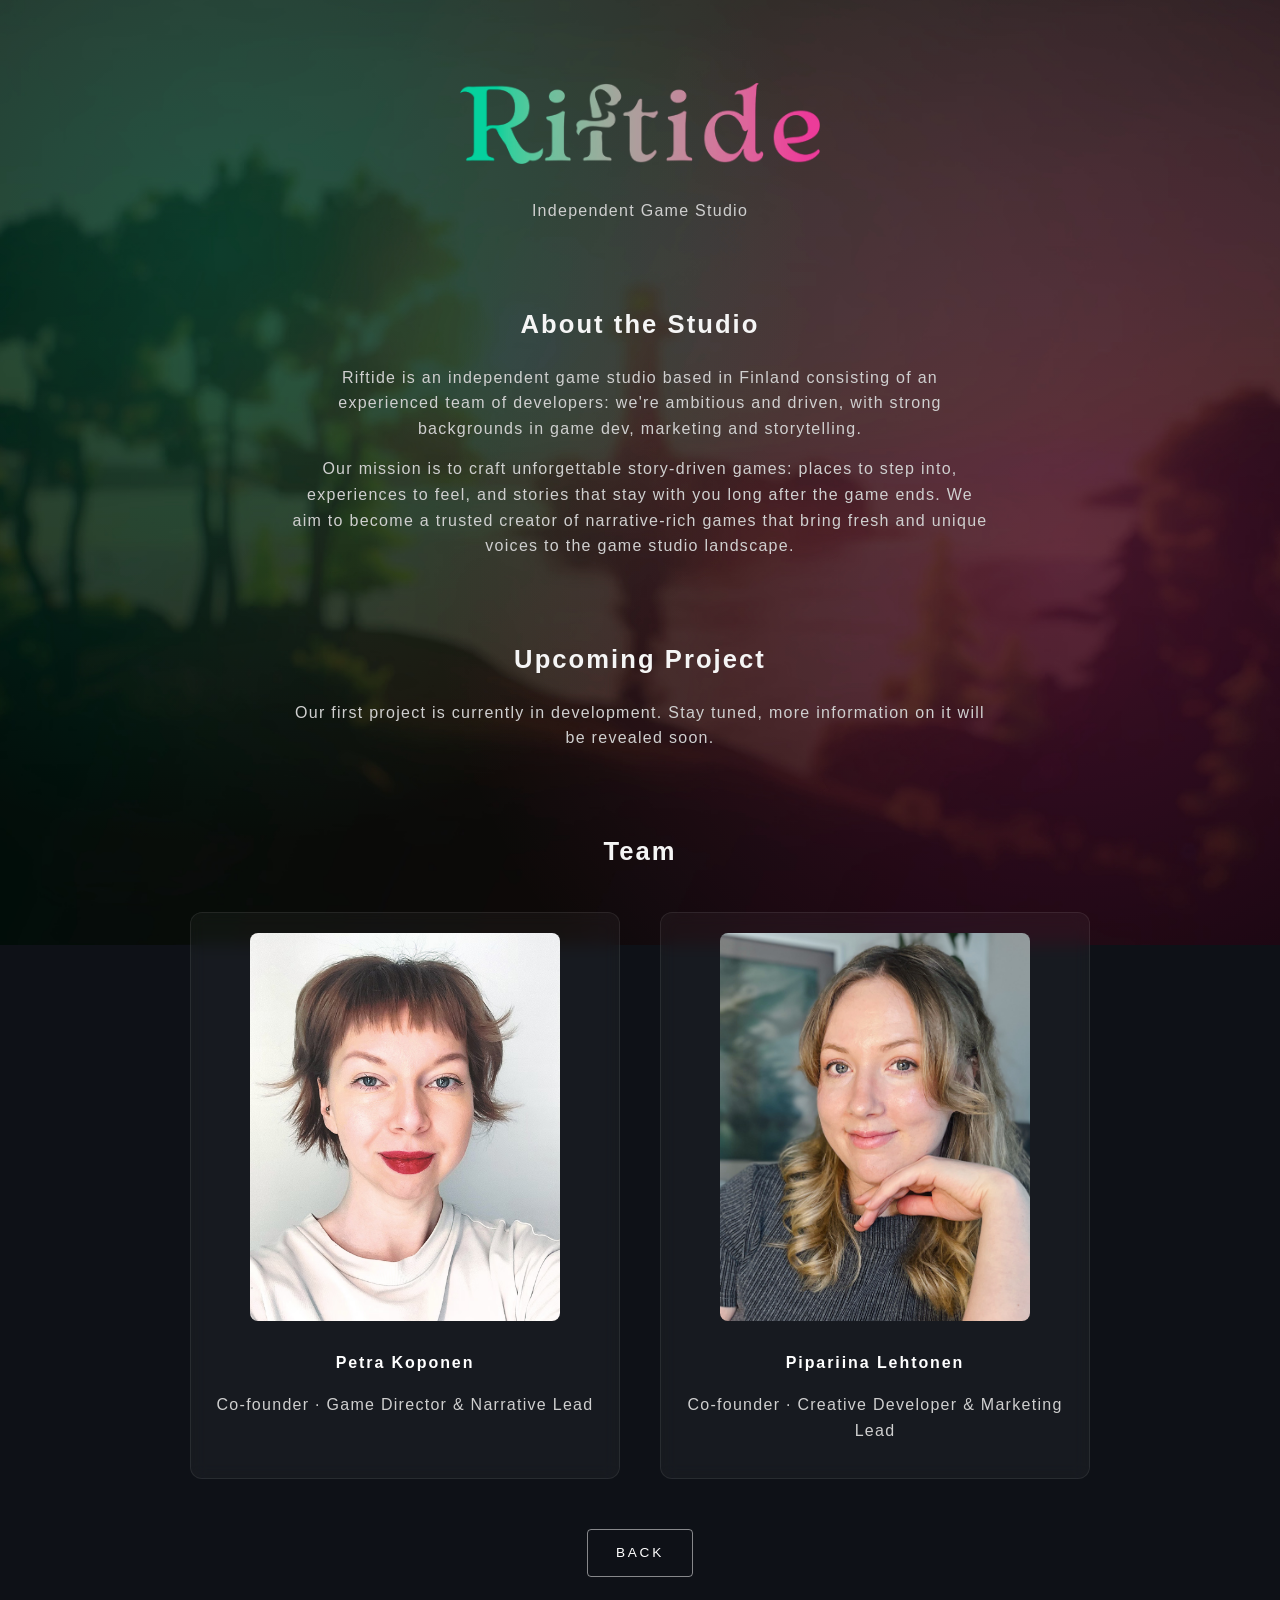
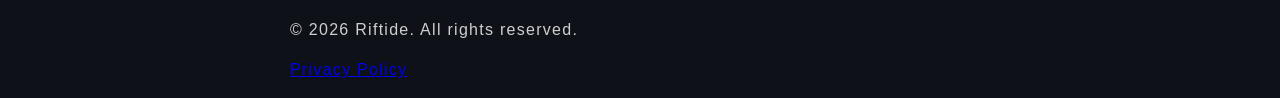
==== about.html @ 0f7d148b "deleted unnecessary lines" ====
<!DOCTYPE html>
<html lang="en">
<head>
<meta charset="UTF-8">
<meta name="viewport" content="width=device-width, initial-scale=1.0">
<title>About Riftide</title>
<link rel="stylesheet" href="style.css">
</head>

<body>
  <!-- Background Layers -->
  <div class="background"></div>
  <div class="noise"></div>
  </div>

  <!-- Content Container -->
  <div class="container" style="position: relative; z-index: 10;">
     <h1><picture>
  <source type="image/avif" srcset="images/Riftide_Logo.avif 480w, images/Riftide_Logo.avif 800w">
  <source type="image/webp" srcset="images/Riftide_Logo.avif, images/Riftide_Logo.avif 800w">
  <img src="images/Riftide_Logo.avif" alt="Riftide Logo" loading="lazy" style="width: clamp(200px, 40%, 400px); height: auto;">
</picture></h1>
    <p class="subtitle">Independent Game Studio</p>

<section>

<h2>About the Studio</h2>

<p>
Riftide is an independent game studio based in Finland consisting of an experienced team of developers:
we're ambitious and driven, with strong backgrounds in game dev, marketing and storytelling.
</p>

<p>
Our mission is to craft unforgettable story-driven games:
places to step into, experiences to feel, and stories that stay with you long after the game ends. We aim to become a trusted creator of narrative-rich games that bring fresh and unique voices to the game studio landscape.
</p>

</section>


<section>

<h2>Upcoming Project</h2>

<p>
Our first project is currently in development. Stay tuned, more information on it will be revealed soon.
</p>

</section>


<section class="team">

<h2>Team</h2>

<div class="team-grid">

<div class="member">

<picture>
  <source type="image/avif" srcset="images/Team_PetraKoponen.avif 480w, images/Team_PetraKoponen.avif 800w">
  <source type="image/webp" srcset="images/Team_PetraKoponen.avif, images/Team_PetraKoponen.avif 800w">
  <img src="images/Team_PetraKoponen.avif" alt="Petra Koponen — Game Director" loading="lazy" style="width:80%;height:auto;">
</picture>

<h3>Petra Koponen</h3>

<p class="role">
Co-founder · Game Director & Narrative Lead
</p>

</div>

<div class="member">

<picture>
  <source type="image/avif" srcset="images/Team_PipariinaLehtonen.avif 480w, images/Team_PipariinaLehtonen.avif 800w">
  <source type="image/webp" srcset="images/team1.webp 480w, images/team1.webp 800w">
  <img src="images/Team_PipariinaLehtonen.avif" alt="Pipariina Lehtonen — Marketing Lead" loading="lazy" style="width:80%;height:auto;">
</picture>

<h3>Pipariina Lehtonen</h3>

<p class="role">
Co-founder · Creative Developer & Marketing Lead
</p>

</div>

</div>

</section>


<a class="button" href="index.html">BACK</a>

</div>

<footer>
<p>&copy; 2026 Riftide. All rights reserved.</p>
<p><a href="privacy-policy.html">Privacy Policy</a></p> 
</footer>
</body>
<meta property="og:title" content="RIFTIDE — Game Studio">
<meta property="og:description" content="We craft story-driven games...">
<meta property="og:image" content="/social-preview.png">
<meta name="twitter:card" content="summary_large_image">

<script type="application/ld+json">
{"@context":"https://schema.org","@type":"Organization","name":"Riftide", "url":"https://riftidestudio.com"}
</script>

</html>
---- style.css ----
/* =========================
   Base
========================= */

body{
margin:0;
background:#0e1117;
color:#ffffff;
font-family: -apple-system, BlinkMacSystemFont, "Segoe UI", Roboto, Arial, sans-serif;
letter-spacing:0.08em;
line-height:1.6;
overflow-x:hidden;
align-items: center;
justify-content: center;
opacity: 0;
animation: pageFade 1s ease forwards;
}

@keyframes pageFade {
  from { opacity: 0; }
  to { opacity: 1; }
}

}

/* =========================
   Layout
========================= */
.centered {
height: 100vh;             /* full viewport height */
display: flex;
flex-direction: column;     /* stack children vertically */
align-items: center;        /* horizontal centering */
justify-content: center;    /* vertical centering */
text-align: center;         /* optional, good for text inside children */
 }
.container {
  position: relative;
  z-index: 10; /* ensures title and content are on top */
  max-width: 900px;
  margin: auto;
  padding: 40px 30px; /* optional */
  text-align: center;
}
.hero {
  height: 100vh;             /* full viewport height */
  display: flex;
  flex-direction: column;     /* stack items vertically */
  align-items: center;        /* horizontal centering */
  justify-content: center;    /* vertical centering */
  position: relative;
  z-index: 10;                /* above all background layers */
  text-align: center;
}

section{
margin-top:80px;
}

/* =========================
   Typography
========================= */

h1{

font-size:clamp(2.5rem,6vw,4rem);

background:linear-gradient(
90deg,
#00e0a8,
#ff3ea5
);
margin-bottom:5px;
-webkit-background-clip:text;
-webkit-text-fill-color:transparent;

}

h2{
font-size:1.6rem;
letter-spacing:0.08em;
margin-bottom:20px;
color:#f5f5f5;
}

h3{
font-size:1rem;
letter-spacing:0.12em;
margin-top:10px;
}

p{
font-size:1rem;
color:#cfcfcf;
max-width:700px;
margin:0 auto 15px;
}

/* =========================
   Button
========================= */

.button{
display:inline-block;
margin-top:50px;
padding:12px 28px;
border:1px solid rgba(255,255,255,0.5);
text-decoration:none;
color:white;
letter-spacing:0.2em;
font-size:0.85rem;
transition:all 0.25s ease;
border-radius:4px;
}

.button:hover{
background:white;
color:#0e1117;
box-shadow:0 0 12px rgba(255,255,255,0.4);
transform:translateY(-2px);
}

/* =========================
   Team
========================= */

.team-grid{
display:grid;
grid-template-columns:repeat(auto-fit,minmax(220px,1fr));
gap:40px;
margin-top:40px;
}

.member{
padding:20px;
border-radius:12px;

background:rgba(255,255,255,0.04);
border:1px solid rgba(255,255,255,0.08);

backdrop-filter:blur(8px);

transition:all 0.25s ease;
}

.member:hover{
transform:translateY(-6px);
background:rgba(255,255,255,0.06);
}

.member img{
width:100%;
border-radius:8px;
margin-bottom:12px;
}

/* =========================
   Background Effects
========================= */

:root {
  --bg: #0e1117;
  --muted: #cfcfcf;
  --accent1: #00e0a8;
  --accent2: #ff3ea5;
  --card-bg: rgba(255,255,255,0.04);
  --gap: 32px;
}

/* 1. Optimized Background: Reduced size to 110% to lower paint area */
.background {
  position: fixed;
  top: -5dvh; 
  left: -5vw; 
  width: 110vw;
  height: 110dvh;
  background-color: var(--bg);
  background-image: 
    radial-gradient(circle at 20% 30%, rgba(0,224,168,0.2), transparent 45%),
    radial-gradient(circle at 80% 60%, rgba(255,62,165,0.2), transparent 50%),
    url("images/bg2.avif");
  background-position: center;
  background-size: cover;
  background-repeat: no-repeat;
  


/* 3. Ripple: Combined and Deduplicated */
.ripple {
  position: fixed;
  top: -10%;
  left: -10%;
  width: 120%;
  height: 120%;
  background: 
    radial-gradient(circle at 30% 40%, rgba(255,255,255,0.03), transparent 40%),
    radial-gradient(circle at 70% 60%, rgba(255,255,255,0.02), transparent 45%);
  animation: rippleMove 60s linear infinite;
  z-index: 1;
  pointer-events: none;
}

/* 4. Noise: Added specific display optimization */
.noise {
  position: fixed;
  top: 0;
  left: 0;
  width: 100%;
  height: 100%;
  background-image: url("images/noise.png");
  opacity: 0.3; /* Slightly lower opacity for clarity */
  pointer-events: none;
  z-index: 2;
  /* Prevents Chrome from trying to "smooth" the noise texture */
  image-rendering: pixelated; 
}

/* Keyframes Optimized for GPU */
@keyframes auroraMove {
  0%, 100% { transform: translate3d(0,0,0); }
  50% { transform: translate3d(-2%, 1%, 0); }
}

@keyframes float {
  0%, 100% { transform: translate3d(0,0,0); }
  50% { transform: translate3d(0, -30px, 0); }
}

@keyframes rippleMove {
  0% { transform: translate3d(0,0,0) rotate(0deg); }
  100% { transform: translate3d(0,0,0) rotate(360deg); } /* Cleaner rotation */
}

/* Footer & Typography */
footer {
  position: relative;
  text-align: center;
  padding: 60px 20px;
  color: #aaa;
  font-size: 0.8rem;
  letter-spacing: 0.1em;
  z-index: 10;
}

footer a { color: var(--accent1); text-decoration: none; transition: color 0.3s; }
footer a:hover { text-decoration: underline; color: #00ffe0; }

.subtitle { font-size: 0.8rem; letter-spacing: 0.3em; color: #aaa; margin-bottom: 50px; text-transform: uppercase; }
.role { font-size: 0.8rem; color: #aaa; letter-spacing: 0.15em; text-transform: uppercase; margin-top: 6px; }
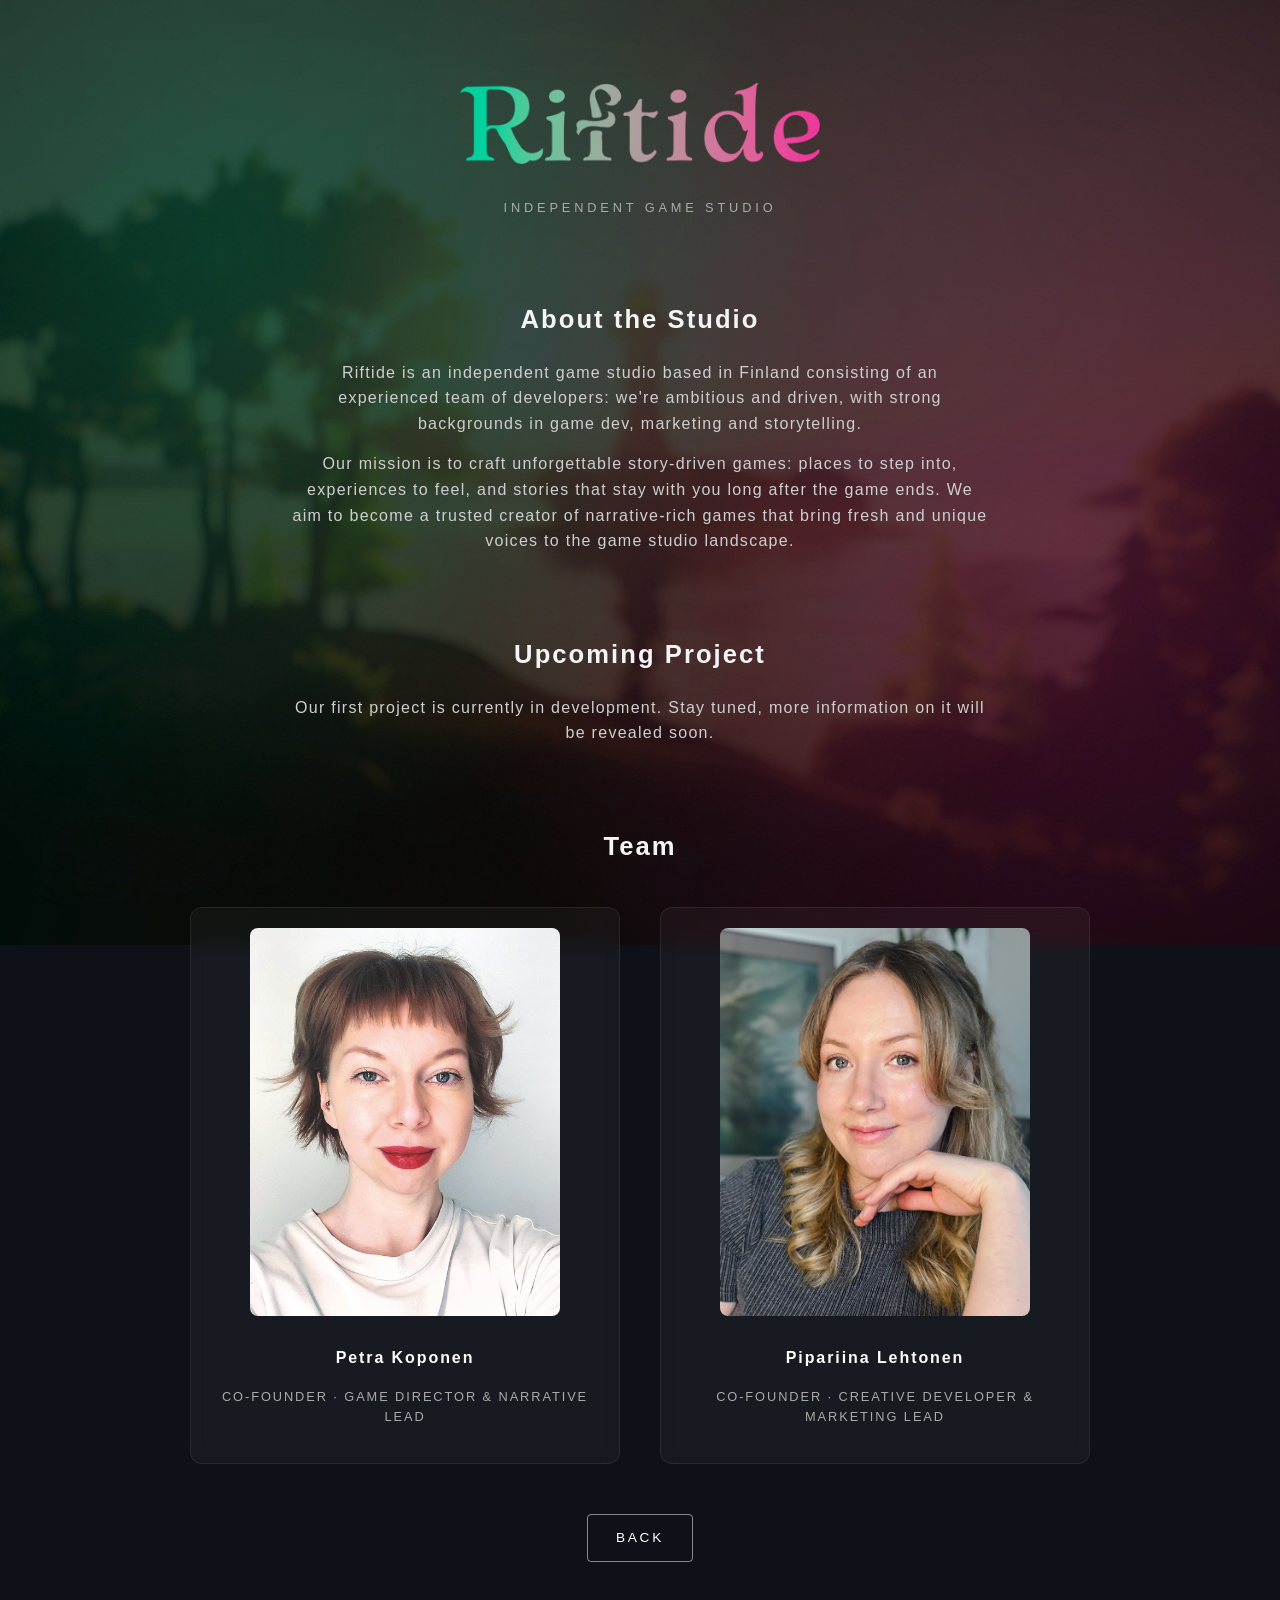
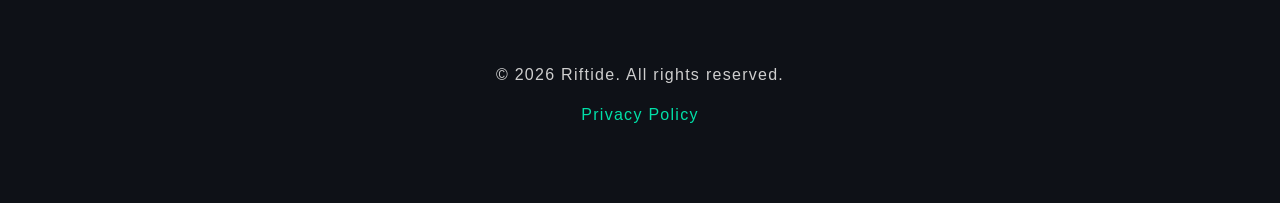
==== commit 568363f3: "Update about.html" ====
--- a/about.html
+++ b/about.html
@@ -11,7 +11,6 @@
   <!-- Background Layers -->
   <div class="background"></div>
   <div class="noise"></div>
-  </div>
 
   <!-- Content Container -->
   <div class="container" style="position: relative; z-index: 10;">
--- a/style.css
+++ b/style.css
@@ -182,7 +182,7 @@
   background-position: center;
   background-size: cover;
   background-repeat: no-repeat;
-  
+  }
 
 
 /* 3. Ripple: Combined and Deduplicated */
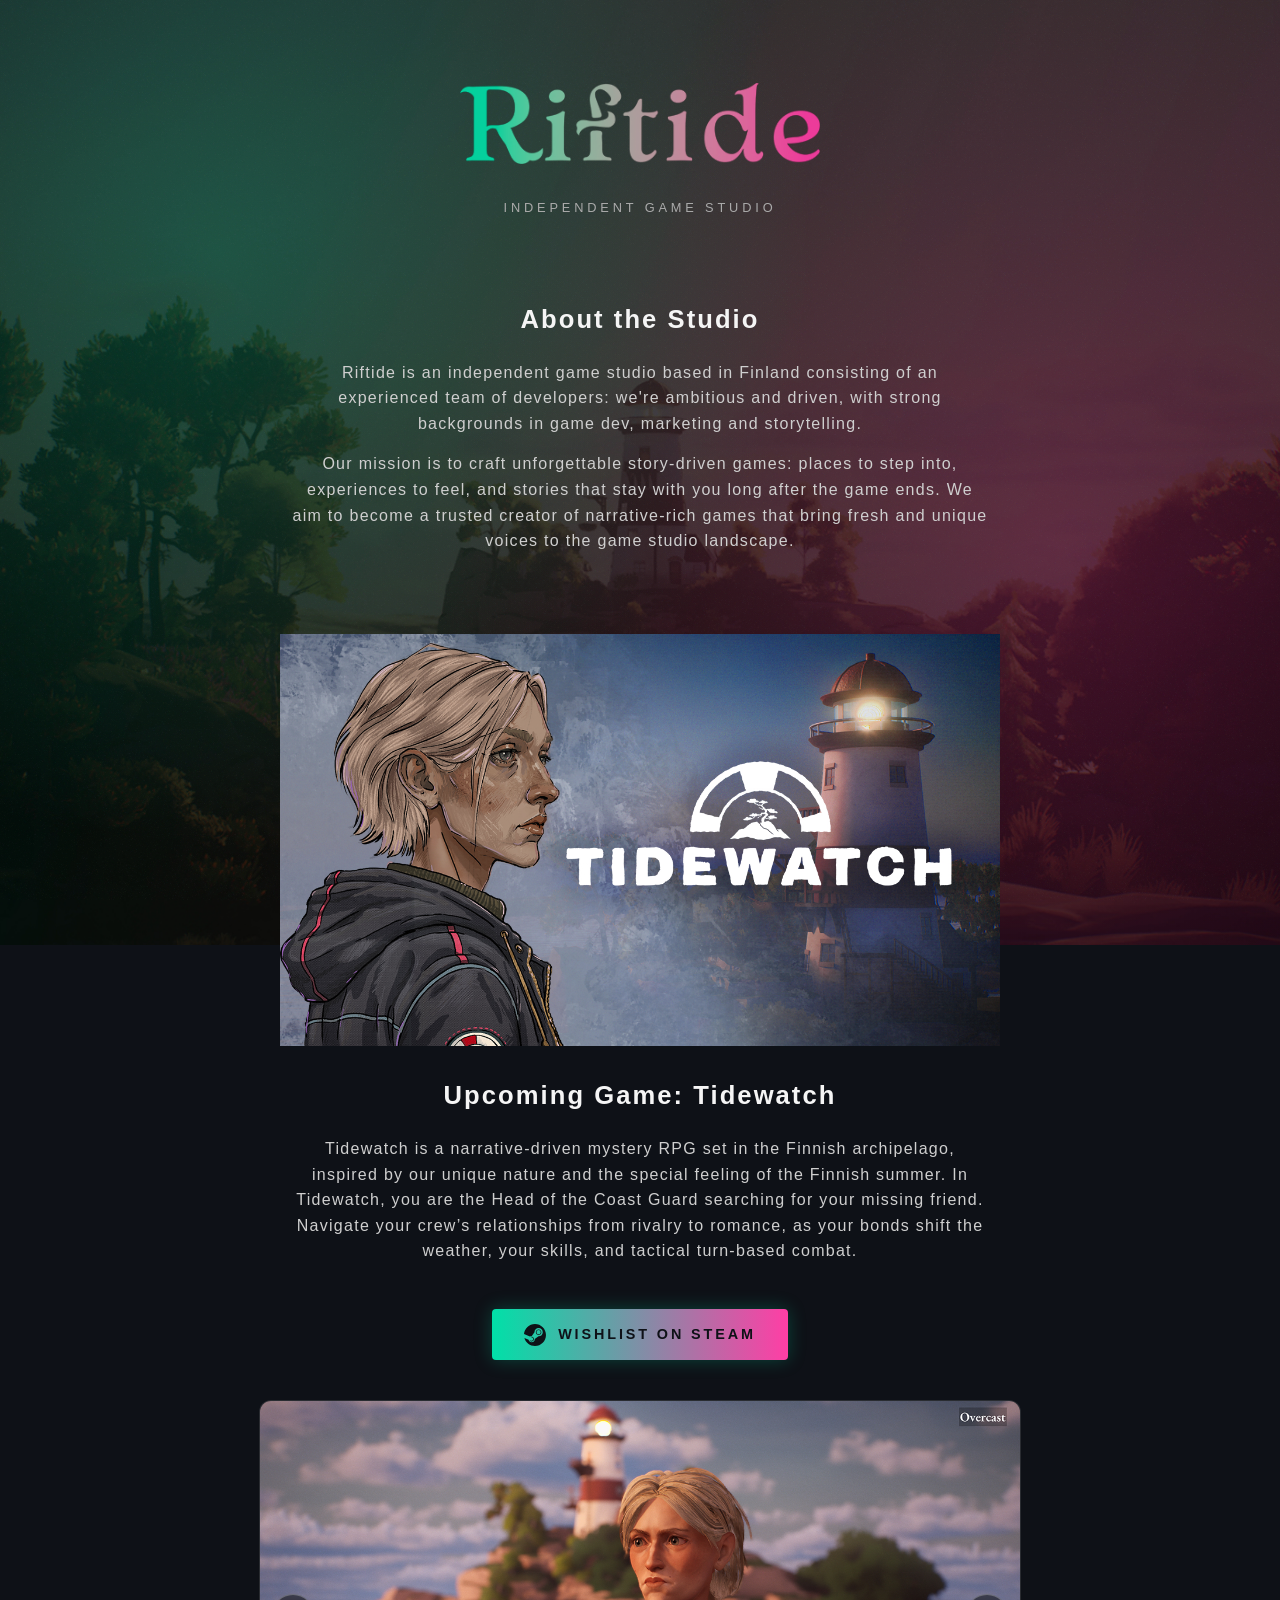
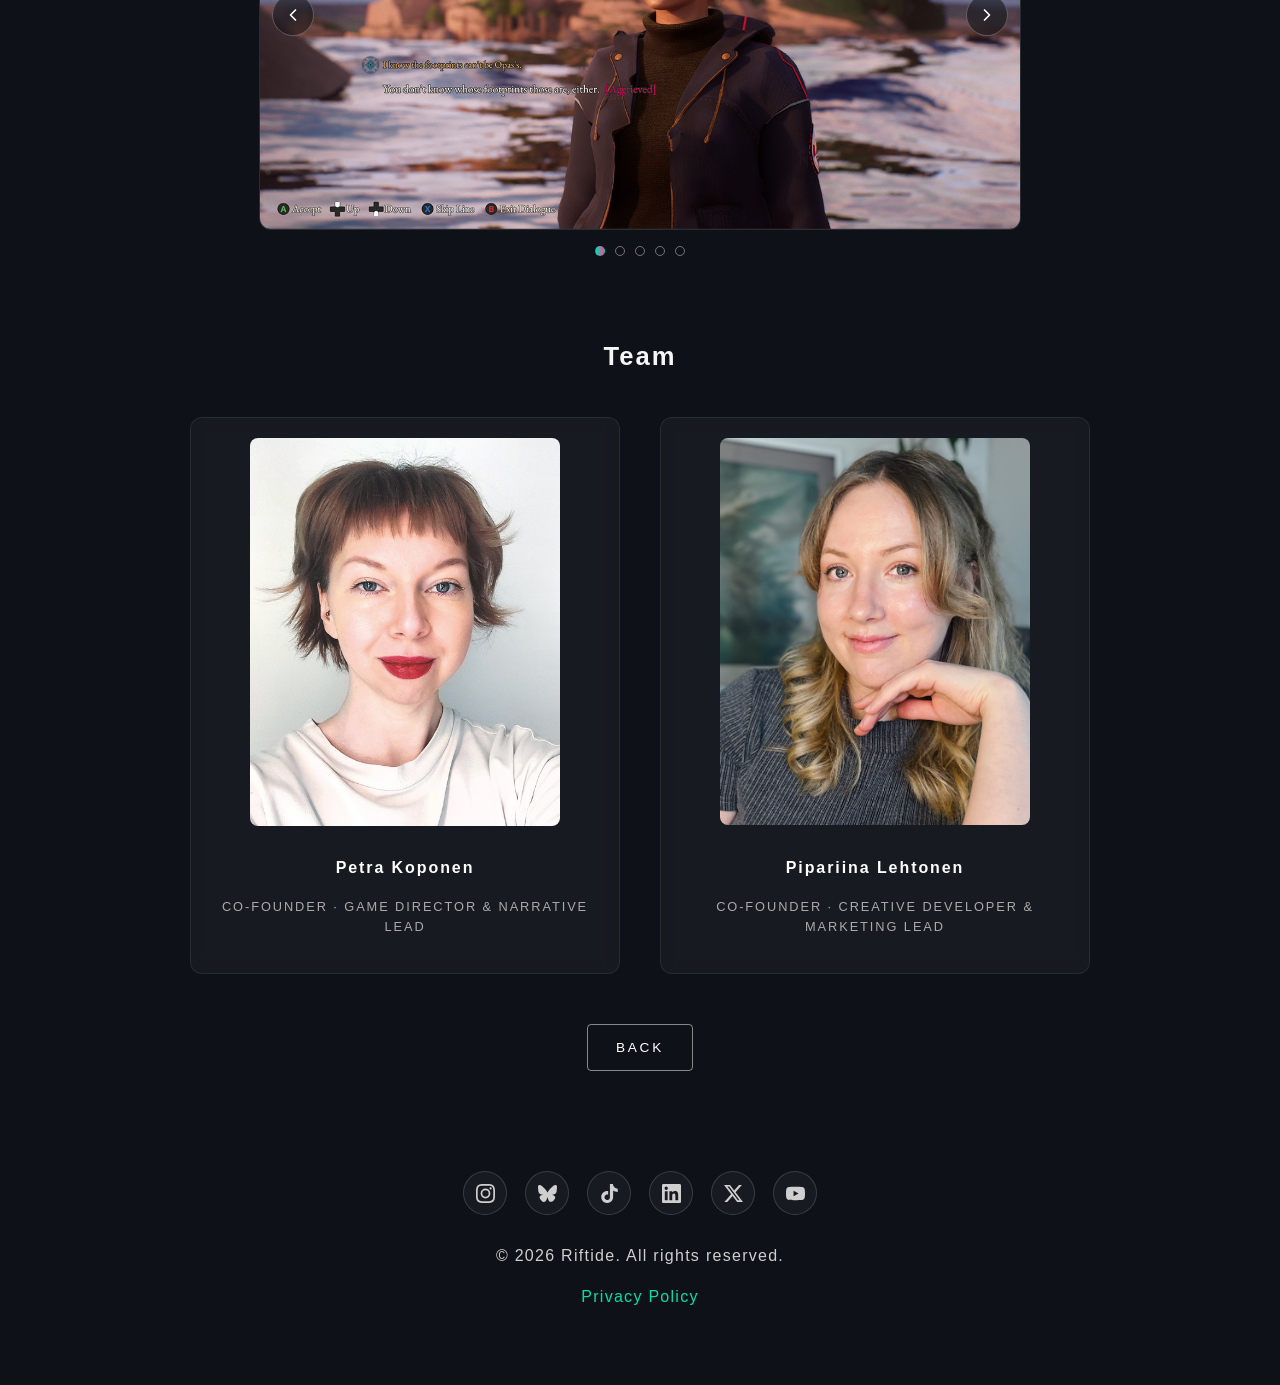
==== commit 3afd0194: "website update" ====
--- a/about.html
+++ b/about.html
@@ -4,7 +4,19 @@
 <meta charset="UTF-8">
 <meta name="viewport" content="width=device-width, initial-scale=1.0">
 <title>About Riftide</title>
+<meta name="description" content="Meet Riftide: an independent Finnish game studio on a mission to craft unforgettable, narrative-rich games.">
+<link rel="canonical" href="https://riftidestudio.com/about.html">
+<meta property="og:type" content="website">
+<meta property="og:site_name" content="Riftide">
+<meta property="og:title" content="About Riftide">
+<meta property="og:description" content="Meet Riftide: an independent Finnish game studio on a mission to craft unforgettable, narrative-rich games.">
+<meta property="og:image" content="https://riftidestudio.com/social-preview.png">
+<meta property="og:url" content="https://riftidestudio.com/about.html">
+<meta name="twitter:card" content="summary_large_image">
 <link rel="stylesheet" href="style.css">
+<script type="application/ld+json">
+{"@context":"https://schema.org","@type":"Organization","name":"Riftide","url":"https://riftidestudio.com","logo":"https://riftidestudio.com/images/Riftide_Logo.avif","sameAs":["https://www.instagram.com/riftidestudio","https://bsky.app/profile/riftide.bsky.social","https://www.tiktok.com/@riftidestudio","https://www.linkedin.com/company/riftide","https://x.com/YOUR_HANDLE","https://www.youtube.com/@YOUR_HANDLE"]}
+</script>
 </head>
 
 <body>
@@ -39,12 +51,33 @@
 
 
 <section>
-
-<h2>Upcoming Project</h2>
+<picture>
+<source type="image/avif" srcset="images/Tidewatch_maincapsule.avif 800w, images/Tidewatch_maincapsule.avif 480w">
+<img src="images/Tidewatch_maincapsule.avif" alt="Tidewatch" loading="lazy" style="width:80%;height:auto;">
+</picture>
+
+<h2>Upcoming Game: Tidewatch </h2>
 
 <p>
-Our first project is currently in development. Stay tuned, more information on it will be revealed soon.
-</p>
+Tidewatch is a narrative-driven mystery RPG set in the Finnish archipelago, inspired by our unique nature and the special feeling of the Finnish summer. In Tidewatch, you are the Head of the Coast Guard searching for your missing friend. Navigate your crew’s relationships from rivalry to romance, as your bonds shift the weather, your skills, and tactical turn-based combat. 
+
+</p>
+<a class="button-steam" href="https://store.steampowered.com/app/4944010/Tidewatch/" target="_blank" rel="noopener"><svg viewBox="0 0 24 24" xmlns="http://www.w3.org/2000/svg" aria-hidden="true"><path d="M11.979 0C5.678 0 .511 4.86.022 11.037l6.432 2.658c.545-.371 1.203-.59 1.912-.59.063 0 .125.004.188.006l2.861-4.142V8.91c0-2.495 2.028-4.524 4.524-4.524 2.494 0 4.524 2.031 4.524 4.527s-2.03 4.525-4.524 4.525h-.105l-4.076 2.911c0 .052.004.105.004.159 0 1.875-1.515 3.396-3.39 3.396-1.635 0-3.016-1.173-3.331-2.727L.436 15.27C1.862 20.307 6.486 24 11.979 24c6.627 0 11.999-5.373 11.999-12S18.605 0 11.979 0zM7.54 18.21l-1.473-.61c.262.543.714.999 1.314 1.25 1.297.539 2.793-.076 3.332-1.375.263-.63.264-1.319.005-1.949s-.75-1.121-1.377-1.383c-.624-.26-1.29-.249-1.878-.03l1.523.63c.956.4 1.409 1.5 1.009 2.455-.397.957-1.497 1.41-2.454 1.012zm11.415-9.303c0-1.662-1.353-3.015-3.015-3.015-1.665 0-3.015 1.353-3.015 3.015 0 1.665 1.35 3.015 3.015 3.015 1.663 0 3.015-1.35 3.015-3.015zm-5.273-.005c0-1.252 1.013-2.266 2.265-2.266 1.249 0 2.266 1.014 2.266 2.266 0 1.251-1.017 2.265-2.266 2.265-1.253 0-2.265-1.014-2.265-2.265z"/></svg><span>WISHLIST ON STEAM</span></a>
+
+
+<div class="gallery" aria-roledescription="carousel" aria-label="Tidewatch screenshots">
+<div class="gallery-track">
+<figure class="gallery-slide"><img src="images/screenshots/tidewatch_01.avif" alt="Tidewatch screenshot: conversations with the crew with dialogue choices" loading="lazy"></figure>
+<figure class="gallery-slide"><img src="images/screenshots/tidewatch_02.avif" alt="Tidewatch screenshot: exploring the archipelago environment" loading="lazy"></figure>
+<figure class="gallery-slide"><img src="images/screenshots/tidewatch_03.avif" alt="Tidewatch screenshot: using binoculars to find things" loading="lazy"></figure>
+<figure class="gallery-slide"><img src="images/screenshots/tidewatch_04.avif" alt="Tidewatch screenshot: turn-based combat in a summer storm" loading="lazy"></figure>
+<figure class="gallery-slide"><img src="images/screenshots/tidewatch_05.avif" alt="Tidewatch screenshot: investigating mysteries" loading="lazy"></figure>
+</div>
+<button class="gallery-btn prev" type="button" aria-label="Previous screenshot"><svg viewBox="0 0 24 24" xmlns="http://www.w3.org/2000/svg" aria-hidden="true"><path d="M15 18l-6-6 6-6" fill="none" stroke="currentColor" stroke-width="2" stroke-linecap="round" stroke-linejoin="round"/></svg></button>
+<button class="gallery-btn next" type="button" aria-label="Next screenshot"><svg viewBox="0 0 24 24" xmlns="http://www.w3.org/2000/svg" aria-hidden="true"><path d="M9 6l6 6-6 6" fill="none" stroke="currentColor" stroke-width="2" stroke-linecap="round" stroke-linejoin="round"/></svg></button>
+</div>
+<div class="gallery-dots" aria-label="Choose screenshot"></div>
+
 
 </section>
 
@@ -97,17 +130,84 @@
 </div>
 
 <footer>
+<div class="socials" aria-label="Riftide on social media">
+<a href="https://www.instagram.com/riftidestudio" target="_blank" rel="noopener" aria-label="Instagram"><svg viewBox="0 0 24 24" xmlns="http://www.w3.org/2000/svg" aria-hidden="true"><path d="M12 2.163c3.204 0 3.584.012 4.85.07 3.252.148 4.771 1.691 4.919 4.919.058 1.265.069 1.645.069 4.849 0 3.205-.012 3.584-.069 4.849-.149 3.225-1.664 4.771-4.919 4.919-1.266.058-1.644.07-4.85.07-3.204 0-3.584-.012-4.849-.07-3.26-.149-4.771-1.699-4.919-4.92-.058-1.265-.07-1.644-.07-4.849 0-3.204.013-3.583.07-4.849.149-3.227 1.664-4.771 4.919-4.919 1.266-.057 1.645-.069 4.849-.069zM12 0C8.741 0 8.333.014 7.053.072 2.695.272.273 2.69.073 7.052.014 8.333 0 8.741 0 12c0 3.259.014 3.668.072 4.948.2 4.358 2.618 6.78 6.98 6.98C8.333 23.986 8.741 24 12 24c3.259 0 3.668-.014 4.948-.072 4.354-.2 6.782-2.618 6.979-6.98.059-1.28.073-1.689.073-4.948 0-3.259-.014-3.667-.072-4.947-.196-4.354-2.617-6.78-6.979-6.98C15.668.014 15.259 0 12 0zm0 5.838a6.162 6.162 0 1 0 0 12.324 6.162 6.162 0 0 0 0-12.324zM12 16a4 4 0 1 1 0-8 4 4 0 0 1 0 8zm6.406-11.845a1.44 1.44 0 1 0 0 2.881 1.44 1.44 0 0 0 0-2.881z"/></svg></a>
+<a href="https://bsky.app/profile/riftide.bsky.social" target="_blank" rel="noopener" aria-label="Bluesky"><svg viewBox="0 0 24 24" xmlns="http://www.w3.org/2000/svg" aria-hidden="true"><path d="M12 10.8c-1.087-2.114-4.046-6.053-6.798-7.995C2.566.944 1.561 1.266.902 1.565.139 1.908 0 3.08 0 3.768c0 .69.378 5.65.624 6.479.815 2.736 3.713 3.66 6.383 3.364.136-.02.275-.039.415-.056-.138.022-.276.04-.415.056-3.912.58-7.387 2.005-2.83 7.078 5.013 5.19 6.87-1.113 7.823-4.308.953 3.195 2.05 9.271 7.733 4.308 4.267-4.308 1.172-6.498-2.74-7.078a8.741 8.741 0 0 1-.415-.056c.14.017.279.036.415.056 2.67.297 5.568-.628 6.383-3.364.246-.828.624-5.79.624-6.478 0-.69-.139-1.861-.902-2.206-.659-.298-1.664-.62-4.3 1.24C16.046 4.748 13.087 8.687 12 10.8Z"/></svg></a>
+<a href="https://www.tiktok.com/@riftidestudio" target="_blank" rel="noopener" aria-label="TikTok"><svg viewBox="0 0 24 24" xmlns="http://www.w3.org/2000/svg" aria-hidden="true"><path d="M12.525.02c1.31-.02 2.61-.01 3.91-.02.08 1.53.63 3.09 1.75 4.17 1.12 1.11 2.7 1.62 4.24 1.79v4.03c-1.44-.05-2.89-.35-4.2-.97-.57-.26-1.1-.59-1.62-.93-.01 2.92.01 5.84-.02 8.75-.08 1.4-.54 2.79-1.35 3.94-1.31 1.92-3.58 3.17-5.91 3.21-1.43.08-2.86-.31-4.08-1.03-2.02-1.19-3.44-3.37-3.65-5.71-.02-.5-.03-1-.01-1.49.18-1.9 1.12-3.72 2.58-4.96 1.66-1.44 3.98-2.13 6.15-1.72.02 1.48-.04 2.96-.04 4.44-.99-.32-2.15-.23-3.02.37-.63.41-1.11 1.04-1.36 1.75-.21.51-.15 1.07-.14 1.61.24 1.64 1.82 3.02 3.5 2.87 1.12-.01 2.19-.66 2.77-1.61.19-.33.4-.67.41-1.06.1-1.79.06-3.57.07-5.36.01-4.03-.01-8.05.02-12.07z"/></svg></a>
+<a href="https://www.linkedin.com/company/riftide" target="_blank" rel="noopener" aria-label="LinkedIn"><svg viewBox="0 0 24 24" xmlns="http://www.w3.org/2000/svg" aria-hidden="true"><path d="M20.447 20.452h-3.554v-5.569c0-1.328-.027-3.037-1.852-3.037-1.853 0-2.136 1.445-2.136 2.939v5.667H9.351V9h3.414v1.561h.046c.477-.9 1.637-1.85 3.37-1.85 3.601 0 4.267 2.37 4.267 5.455v6.286zM5.337 7.433c-1.144 0-2.063-.926-2.063-2.065 0-1.138.92-2.063 2.063-2.063 1.14 0 2.064.925 2.064 2.063 0 1.139-.925 2.065-2.064 2.065zm1.782 13.019H3.555V9h3.564v11.452zM22.225 0H1.771C.792 0 0 .774 0 1.729v20.542C0 23.227.792 24 1.771 24h20.451C23.2 24 24 23.227 24 22.271V1.729C24 .774 23.2 0 22.225 0z"/></svg></a>
+<a href="https://x.com/riftidestudio" target="_blank" rel="noopener" aria-label="X (Twitter)"><svg viewBox="0 0 24 24" xmlns="http://www.w3.org/2000/svg" aria-hidden="true"><path d="M18.901 1.153h3.68l-8.04 9.19L24 22.846h-7.406l-5.8-7.584-6.638 7.584H.474l8.6-9.83L0 1.154h7.594l5.243 6.932ZM17.61 20.644h2.039L6.486 3.24H4.298Z"/></svg></a>
+<a href="https://www.youtube.com/@riftidestudio" target="_blank" rel="noopener" aria-label="YouTube"><svg viewBox="0 0 24 24" xmlns="http://www.w3.org/2000/svg" aria-hidden="true"><path d="M23.498 6.186a3.016 3.016 0 0 0-2.122-2.136C19.505 3.545 12 3.545 12 3.545s-7.505 0-9.377.505A3.017 3.017 0 0 0 .502 6.186C0 8.07 0 12 0 12s0 3.93.502 5.814a3.016 3.016 0 0 0 2.122 2.136c1.871.505 9.376.505 9.376.505s7.505 0 9.377-.505a3.015 3.015 0 0 0 2.122-2.136C24 15.93 24 12 24 12s0-3.93-.502-5.814zM9.545 15.568V8.432L15.818 12l-6.273 3.568z"/></svg></a>
+</div>
 <p>&copy; 2026 Riftide. All rights reserved.</p>
 <p><a href="privacy-policy.html">Privacy Policy</a></p> 
 </footer>
+
+<script>
+(function () {
+  var gallery = document.querySelector(".gallery");
+  if (!gallery) return;
+  var track = gallery.querySelector(".gallery-track");
+  var slides = track.children;
+  var dotsWrap = document.querySelector(".gallery-dots");
+  var reduced = window.matchMedia("(prefers-reduced-motion: reduce)").matches;
+  var index = 0;
+  var timer = null;
+
+  // build one dot per slide
+  for (var i = 0; i < slides.length; i++) {
+    (function (n) {
+      var dot = document.createElement("button");
+      dot.type = "button";
+      dot.className = "gallery-dot";
+      dot.setAttribute("aria-label", "Go to screenshot " + (n + 1));
+      dot.addEventListener("click", function () { stop(); go(n); });
+      dotsWrap.appendChild(dot);
+    })(i);
+  }
+  var dots = dotsWrap.children;
+
+  function go(n) {
+    index = (n + slides.length) % slides.length;
+    track.style.transform = "translateX(-" + index * 100 + "%)";
+    for (var i = 0; i < dots.length; i++) {
+      dots[i].classList.toggle("active", i === index);
+    }
+  }
+
+  function stop() { // any manual interaction ends the gentle auto-advance
+    if (timer) { clearInterval(timer); timer = null; }
+  }
+
+  gallery.querySelector(".prev").addEventListener("click", function () { stop(); go(index - 1); });
+  gallery.querySelector(".next").addEventListener("click", function () { stop(); go(index + 1); });
+
+  // keyboard support
+  gallery.setAttribute("tabindex", "0");
+  gallery.addEventListener("keydown", function (e) {
+    if (e.key === "ArrowLeft") { stop(); go(index - 1); }
+    if (e.key === "ArrowRight") { stop(); go(index + 1); }
+  });
+
+  // swipe support
+  var startX = null;
+  gallery.addEventListener("touchstart", function (e) { startX = e.touches[0].clientX; }, { passive: true });
+  gallery.addEventListener("touchend", function (e) {
+    if (startX === null) return;
+    var dx = e.changedTouches[0].clientX - startX;
+    if (Math.abs(dx) > 40) { stop(); go(dx < 0 ? index + 1 : index - 1); }
+    startX = null;
+  }, { passive: true });
+
+  if (reduced) {
+    track.style.transition = "none";
+  } else {
+    timer = setInterval(function () { go(index + 1); }, 6000);
+    gallery.addEventListener("mouseenter", stop);
+    gallery.addEventListener("focusin", stop);
+  }
+
+  go(0);
+})();
+</script>
 </body>
-<meta property="og:title" content="RIFTIDE — Game Studio">
-<meta property="og:description" content="We craft story-driven games...">
-<meta property="og:image" content="/social-preview.png">
-<meta name="twitter:card" content="summary_large_image">
-
-<script type="application/ld+json">
-{"@context":"https://schema.org","@type":"Organization","name":"Riftide", "url":"https://riftidestudio.com"}
-</script>
-
 </html>
--- a/style.css
+++ b/style.css
@@ -19,8 +19,6 @@
 @keyframes pageFade {
   from { opacity: 0; }
   to { opacity: 1; }
-}
-
 }
 
 /* =========================
@@ -246,4 +244,209 @@
 footer a:hover { text-decoration: underline; color: #00ffe0; }
 
 .subtitle { font-size: 0.8rem; letter-spacing: 0.3em; color: #aaa; margin-bottom: 50px; text-transform: uppercase; }
-.role { font-size: 0.8rem; color: #aaa; letter-spacing: 0.15em; text-transform: uppercase; margin-top: 6px; }+.role { font-size: 0.8rem; color: #aaa; letter-spacing: 0.15em; text-transform: uppercase; margin-top: 6px; }
+
+/* =========================
+   Social Links
+========================= */
+
+.socials{
+display:flex;
+justify-content:center;
+align-items:center;
+gap:18px;
+margin-bottom:28px;
+}
+
+.socials a{
+display:inline-flex;
+align-items:center;
+justify-content:center;
+width:42px;
+height:42px;
+border-radius:50%;
+color:#cfcfcf;
+text-decoration:none;
+border:1px solid rgba(255,255,255,0.15);
+background:rgba(255,255,255,0.04);
+transition:all 0.25s ease;
+}
+
+.socials a svg{
+width:19px;
+height:19px;
+fill:currentColor;
+}
+
+.socials a:hover,
+.socials a:focus-visible{
+color:#ffffff;
+border-color:var(--accent1);
+box-shadow:0 0 12px rgba(0,224,168,0.35);
+transform:translateY(-3px);
+}
+
+/* =========================
+   Steam Button (primary CTA)
+========================= */
+
+.button-steam{
+display:inline-flex;
+align-items:center;
+gap:12px;
+margin-top:30px;
+padding:14px 32px;
+border-radius:4px;
+text-decoration:none;
+color:#0e1117;
+font-weight:700;
+font-size:0.9rem;
+letter-spacing:0.2em;
+background:linear-gradient(90deg,var(--accent1),var(--accent2));
+box-shadow:0 0 18px rgba(0,224,168,0.25);
+transition:all 0.25s ease;
+}
+
+.button-steam svg{
+width:22px;
+height:22px;
+fill:currentColor;
+flex-shrink:0;
+}
+
+.button-steam:hover,
+.button-steam:focus-visible{
+transform:translateY(-2px);
+box-shadow:0 0 26px rgba(255,62,165,0.45);
+}
+
+/* Hero CTA row: Steam button + secondary button side by side */
+.cta-row{
+display:flex;
+flex-wrap:wrap;
+justify-content:center;
+align-items:center;
+gap:18px;
+margin-top:45px;
+}
+
+.cta-row .button,
+.cta-row .button-steam{
+margin-top:0;
+}
+
+@media (prefers-reduced-motion: reduce){
+.socials a,
+.button-steam,
+.button{
+transition:none;
+}
+.socials a:hover,
+.button-steam:hover,
+.button:hover{
+transform:none;
+}
+}
+
+/* =========================
+   Screenshot Gallery
+========================= */
+
+.gallery{
+position:relative;
+max-width:760px;
+margin:40px auto 0;
+border-radius:12px;
+overflow:hidden;
+border:1px solid rgba(255,255,255,0.08);
+background:rgba(255,255,255,0.04);
+}
+
+.gallery:focus-visible{
+outline:2px solid var(--accent1);
+outline-offset:3px;
+}
+
+.gallery-track{
+display:flex;
+transition:transform 0.45s ease;
+}
+
+.gallery-slide{
+flex:0 0 100%;
+margin:0;
+aspect-ratio:16/9;
+}
+
+.gallery-slide img{
+width:100%;
+height:100%;
+object-fit:cover;
+display:block;
+}
+
+.gallery-btn{
+position:absolute;
+top:50%;
+transform:translateY(-50%);
+width:42px;
+height:42px;
+display:flex;
+align-items:center;
+justify-content:center;
+border-radius:50%;
+border:1px solid rgba(255,255,255,0.25);
+background:rgba(14,17,23,0.55);
+color:#ffffff;
+cursor:pointer;
+transition:border-color 0.25s ease, box-shadow 0.25s ease;
+backdrop-filter:blur(4px);
+}
+
+.gallery-btn svg{
+width:20px;
+height:20px;
+}
+
+.gallery-btn.prev{left:12px;}
+.gallery-btn.next{right:12px;}
+
+.gallery-btn:hover,
+.gallery-btn:focus-visible{
+border-color:var(--accent1);
+box-shadow:0 0 12px rgba(0,224,168,0.35);
+}
+
+.gallery-dots{
+display:flex;
+justify-content:center;
+gap:10px;
+margin-top:16px;
+}
+
+.gallery-dot{
+width:10px;
+height:10px;
+padding:0;
+border-radius:50%;
+border:1px solid rgba(255,255,255,0.4);
+background:transparent;
+cursor:pointer;
+transition:background 0.25s ease, border-color 0.25s ease;
+}
+
+.gallery-dot:hover,
+.gallery-dot:focus-visible{
+border-color:var(--accent1);
+}
+
+.gallery-dot.active{
+background:linear-gradient(90deg,var(--accent1),var(--accent2));
+border-color:transparent;
+}
+
+@media (prefers-reduced-motion: reduce){
+.gallery-track{
+transition:none;
+}
+}
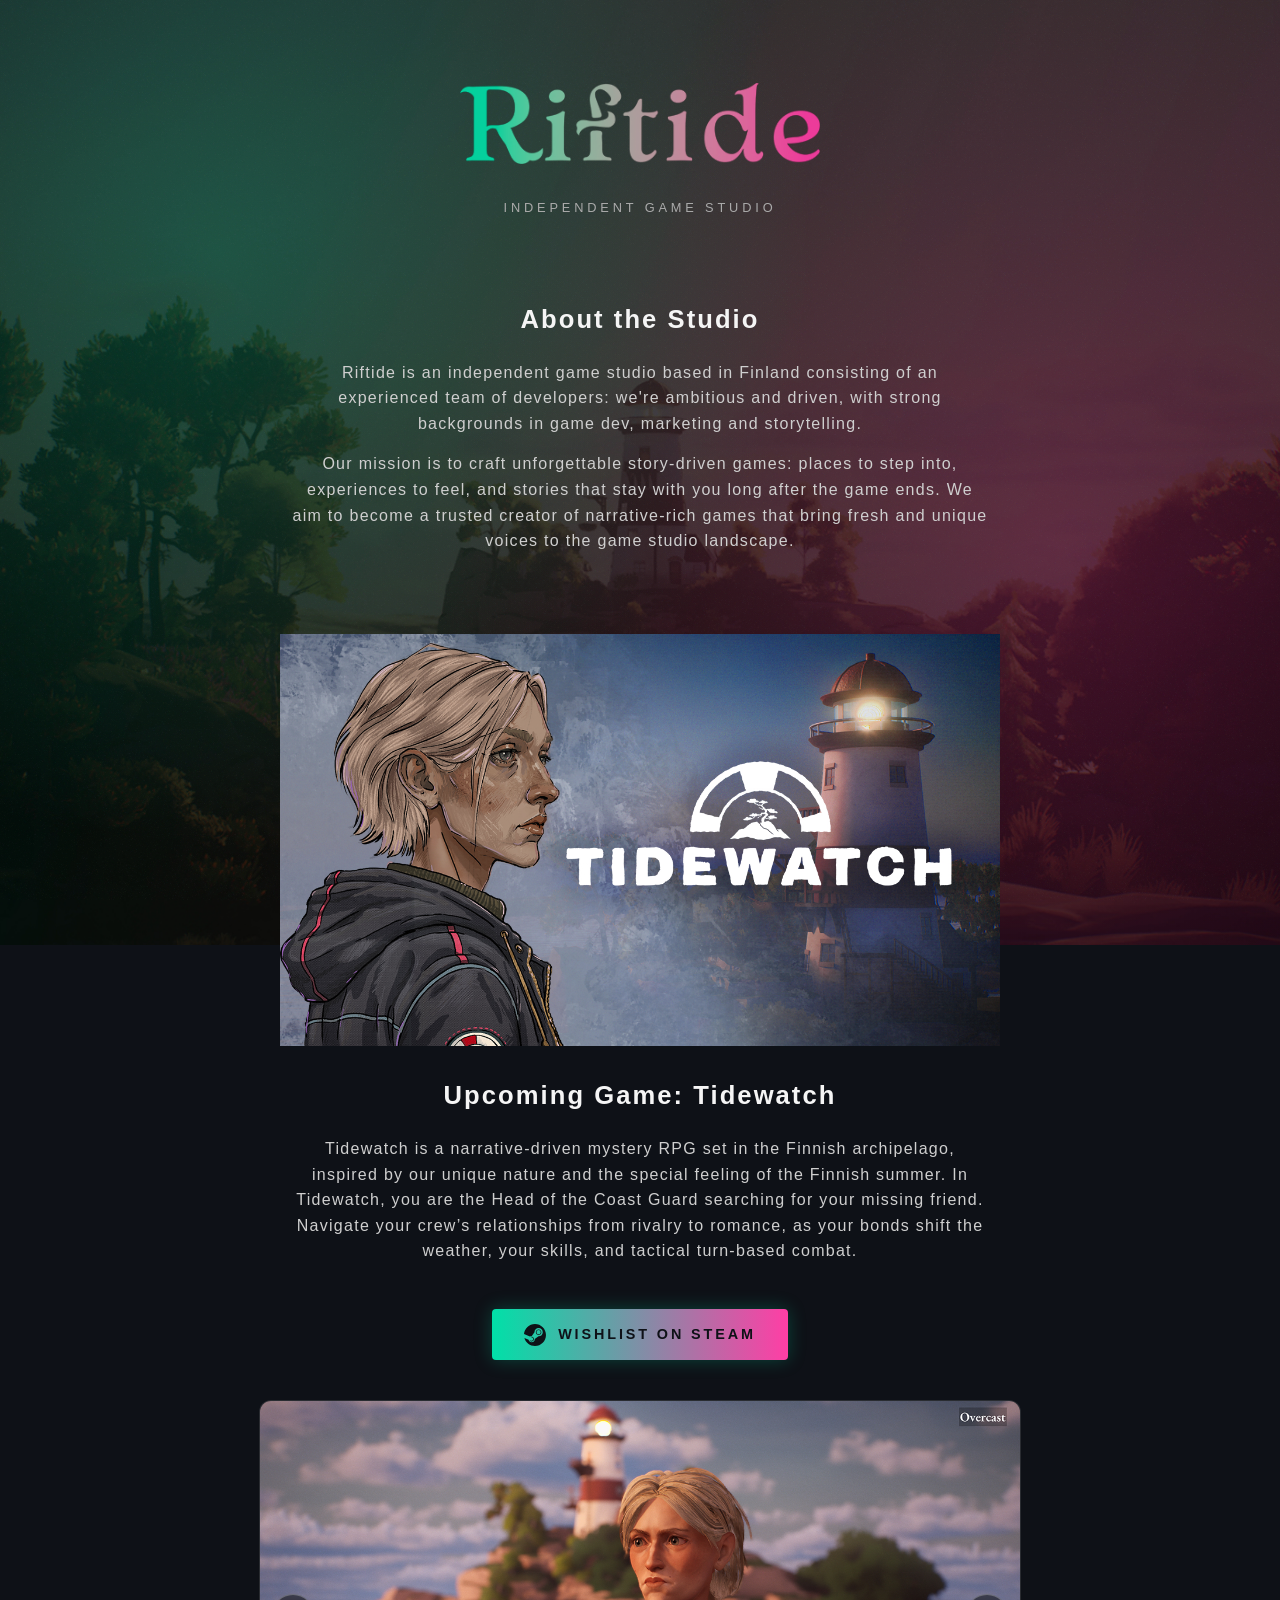
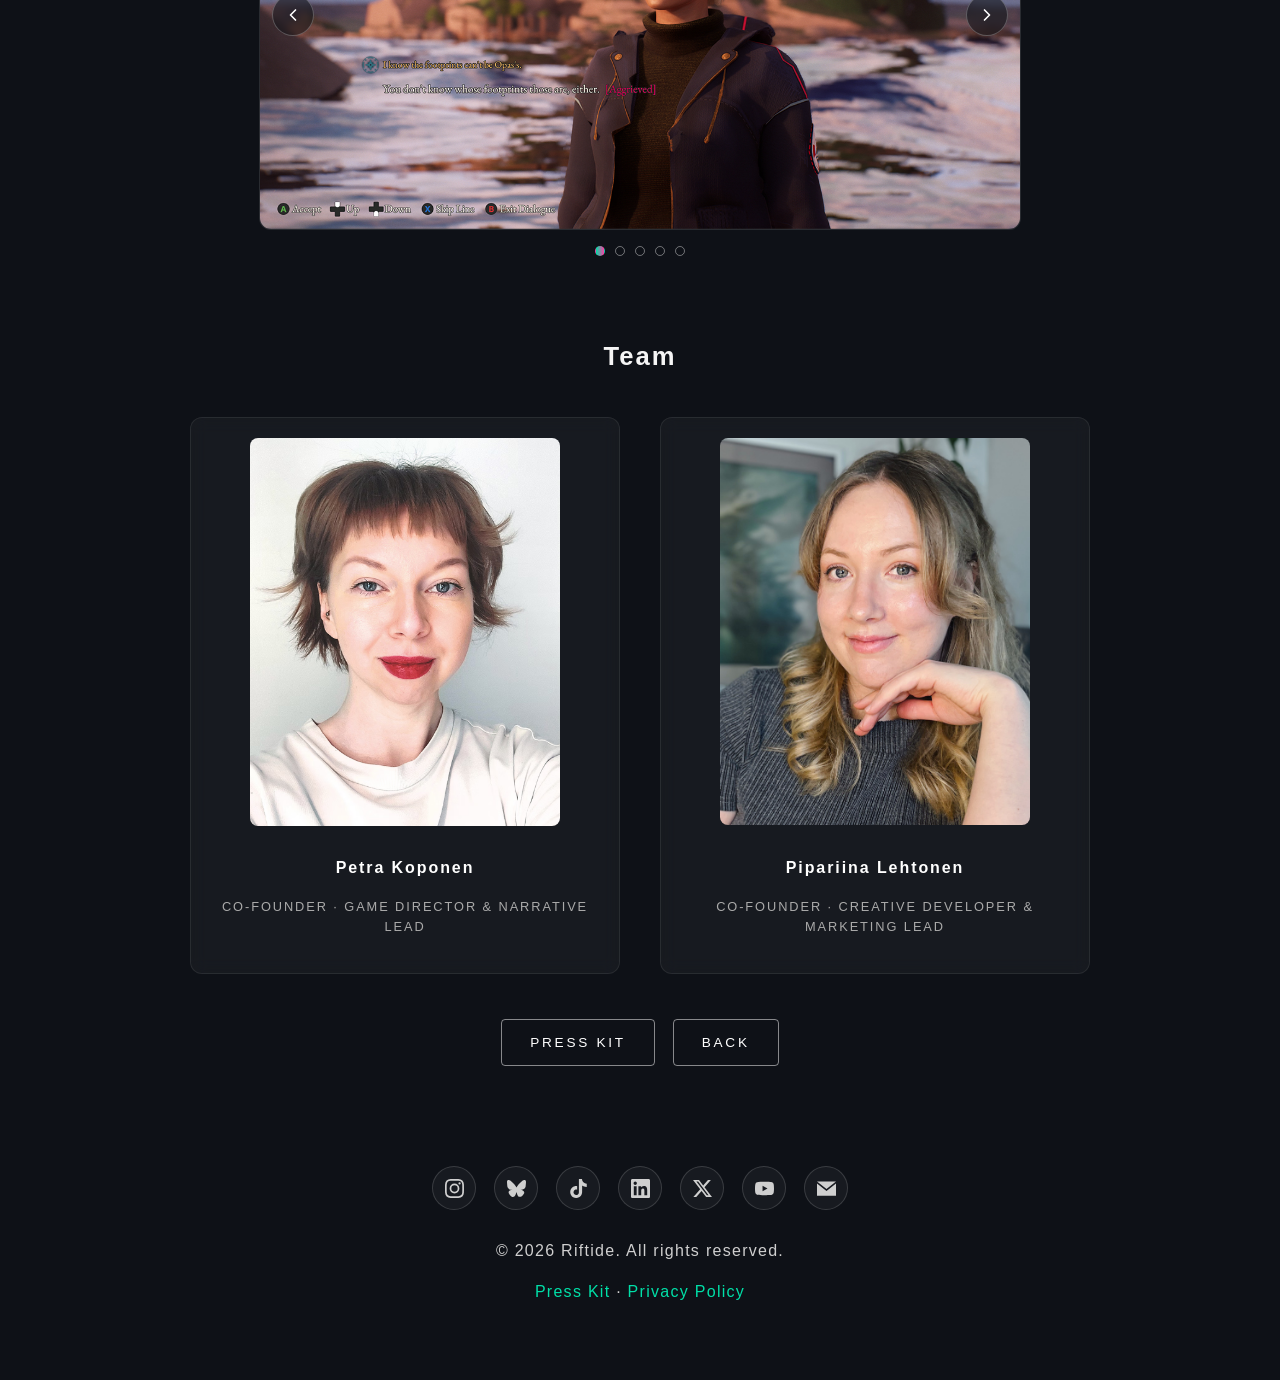
==== commit 6cfc8fac: "Updated the website and added a press kit" ====
--- a/about.html
+++ b/about.html
@@ -15,7 +15,7 @@
 <meta name="twitter:card" content="summary_large_image">
 <link rel="stylesheet" href="style.css">
 <script type="application/ld+json">
-{"@context":"https://schema.org","@type":"Organization","name":"Riftide","url":"https://riftidestudio.com","logo":"https://riftidestudio.com/images/Riftide_Logo.avif","sameAs":["https://www.instagram.com/riftidestudio","https://bsky.app/profile/riftide.bsky.social","https://www.tiktok.com/@riftidestudio","https://www.linkedin.com/company/riftide","https://x.com/YOUR_HANDLE","https://www.youtube.com/@YOUR_HANDLE"]}
+{"@context":"https://schema.org","@type":"Organization","name":"Riftide","url":"https://riftidestudio.com","logo":"https://riftidestudio.com/images/Riftide_Logo.avif","sameAs":["https://www.instagram.com/riftidestudio","https://bsky.app/profile/riftide.bsky.social","https://www.tiktok.com/@riftidestudio","https://www.linkedin.com/company/riftide","https://x.com/riftidestudio","https://www.youtube.com/@riftidestudio"]}
 </script>
 </head>
 
@@ -125,7 +125,10 @@
 </section>
 
 
+<div class="cta-row">
+<a class="button" href="press.html">PRESS KIT</a>
 <a class="button" href="index.html">BACK</a>
+</div>
 
 </div>
 
@@ -137,9 +140,10 @@
 <a href="https://www.linkedin.com/company/riftide" target="_blank" rel="noopener" aria-label="LinkedIn"><svg viewBox="0 0 24 24" xmlns="http://www.w3.org/2000/svg" aria-hidden="true"><path d="M20.447 20.452h-3.554v-5.569c0-1.328-.027-3.037-1.852-3.037-1.853 0-2.136 1.445-2.136 2.939v5.667H9.351V9h3.414v1.561h.046c.477-.9 1.637-1.85 3.37-1.85 3.601 0 4.267 2.37 4.267 5.455v6.286zM5.337 7.433c-1.144 0-2.063-.926-2.063-2.065 0-1.138.92-2.063 2.063-2.063 1.14 0 2.064.925 2.064 2.063 0 1.139-.925 2.065-2.064 2.065zm1.782 13.019H3.555V9h3.564v11.452zM22.225 0H1.771C.792 0 0 .774 0 1.729v20.542C0 23.227.792 24 1.771 24h20.451C23.2 24 24 23.227 24 22.271V1.729C24 .774 23.2 0 22.225 0z"/></svg></a>
 <a href="https://x.com/riftidestudio" target="_blank" rel="noopener" aria-label="X (Twitter)"><svg viewBox="0 0 24 24" xmlns="http://www.w3.org/2000/svg" aria-hidden="true"><path d="M18.901 1.153h3.68l-8.04 9.19L24 22.846h-7.406l-5.8-7.584-6.638 7.584H.474l8.6-9.83L0 1.154h7.594l5.243 6.932ZM17.61 20.644h2.039L6.486 3.24H4.298Z"/></svg></a>
 <a href="https://www.youtube.com/@riftidestudio" target="_blank" rel="noopener" aria-label="YouTube"><svg viewBox="0 0 24 24" xmlns="http://www.w3.org/2000/svg" aria-hidden="true"><path d="M23.498 6.186a3.016 3.016 0 0 0-2.122-2.136C19.505 3.545 12 3.545 12 3.545s-7.505 0-9.377.505A3.017 3.017 0 0 0 .502 6.186C0 8.07 0 12 0 12s0 3.93.502 5.814a3.016 3.016 0 0 0 2.122 2.136c1.871.505 9.376.505 9.376.505s7.505 0 9.377-.505a3.015 3.015 0 0 0 2.122-2.136C24 15.93 24 12 24 12s0-3.93-.502-5.814zM9.545 15.568V8.432L15.818 12l-6.273 3.568z"/></svg></a>
+<a href="mailto:riftidestudio@protonmail.com" aria-label="Email Riftide"><svg viewBox="0 0 24 24" xmlns="http://www.w3.org/2000/svg" aria-hidden="true"><path d="M12 12.713l-11.985-9.713h23.97l-11.985 9.713zm0 2.574l-12-9.725v15.438h24v-15.438l-12 9.725z"/></svg></a>
 </div>
 <p>&copy; 2026 Riftide. All rights reserved.</p>
-<p><a href="privacy-policy.html">Privacy Policy</a></p> 
+<p><a href="press.html">Press Kit</a> &middot; <a href="privacy-policy.html">Privacy Policy</a></p>
 </footer>
 
 <script>
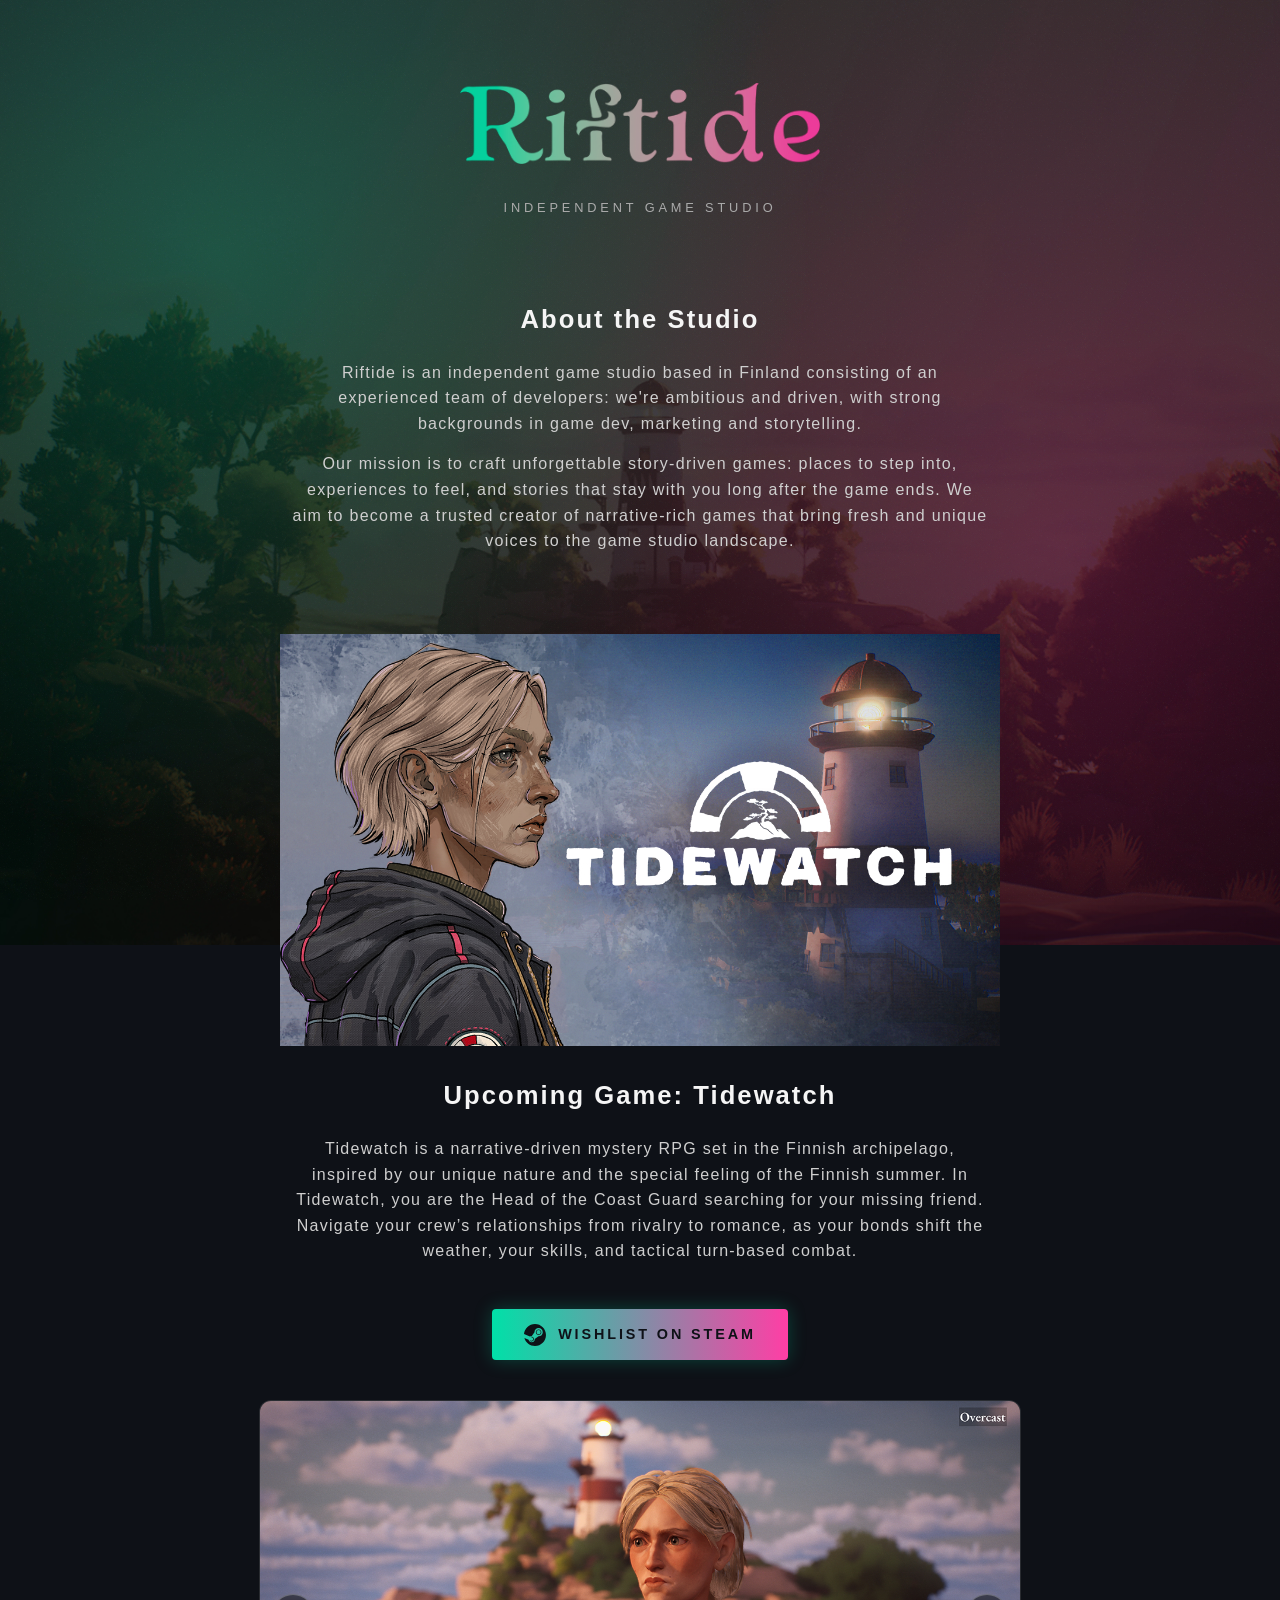
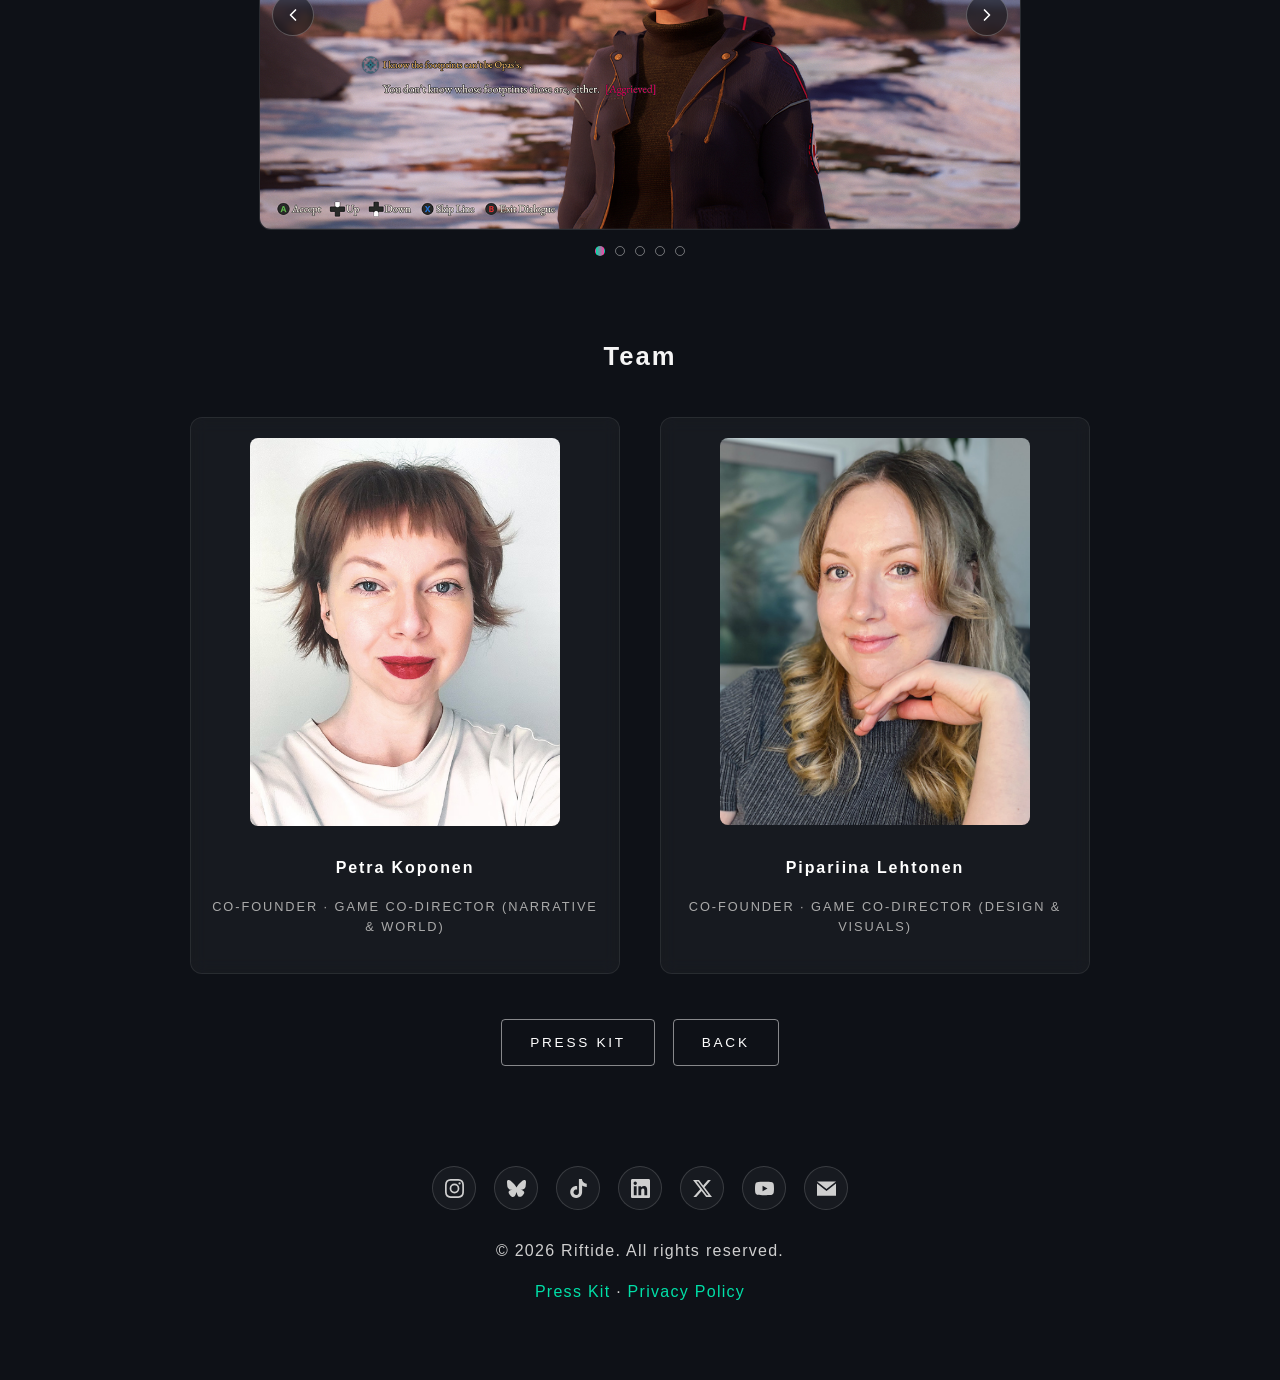
==== commit 954007f8: "updates" ====
--- a/about.html
+++ b/about.html
@@ -93,13 +93,13 @@
 <picture>
   <source type="image/avif" srcset="images/Team_PetraKoponen.avif 480w, images/Team_PetraKoponen.avif 800w">
   <source type="image/webp" srcset="images/Team_PetraKoponen.avif, images/Team_PetraKoponen.avif 800w">
-  <img src="images/Team_PetraKoponen.avif" alt="Petra Koponen — Game Director" loading="lazy" style="width:80%;height:auto;">
+  <img src="images/Team_PetraKoponen.avif" alt="Petra Koponen — Game Co-Director (Narrative & World)" loading="lazy" style="width:80%;height:auto;">
 </picture>
 
 <h3>Petra Koponen</h3>
 
 <p class="role">
-Co-founder · Game Director & Narrative Lead
+Co-founder · Game Co-Director (Narrative & World)
 </p>
 
 </div>
@@ -109,13 +109,13 @@
 <picture>
   <source type="image/avif" srcset="images/Team_PipariinaLehtonen.avif 480w, images/Team_PipariinaLehtonen.avif 800w">
   <source type="image/webp" srcset="images/team1.webp 480w, images/team1.webp 800w">
-  <img src="images/Team_PipariinaLehtonen.avif" alt="Pipariina Lehtonen — Marketing Lead" loading="lazy" style="width:80%;height:auto;">
+  <img src="images/Team_PipariinaLehtonen.avif" alt="Pipariina Lehtonen — Game Co-Director (Design & Visuals)" loading="lazy" style="width:80%;height:auto;">
 </picture>
 
 <h3>Pipariina Lehtonen</h3>
 
 <p class="role">
-Co-founder · Creative Developer & Marketing Lead
+Co-founder · Game Co-Director (Design & Visuals)
 </p>
 
 </div>
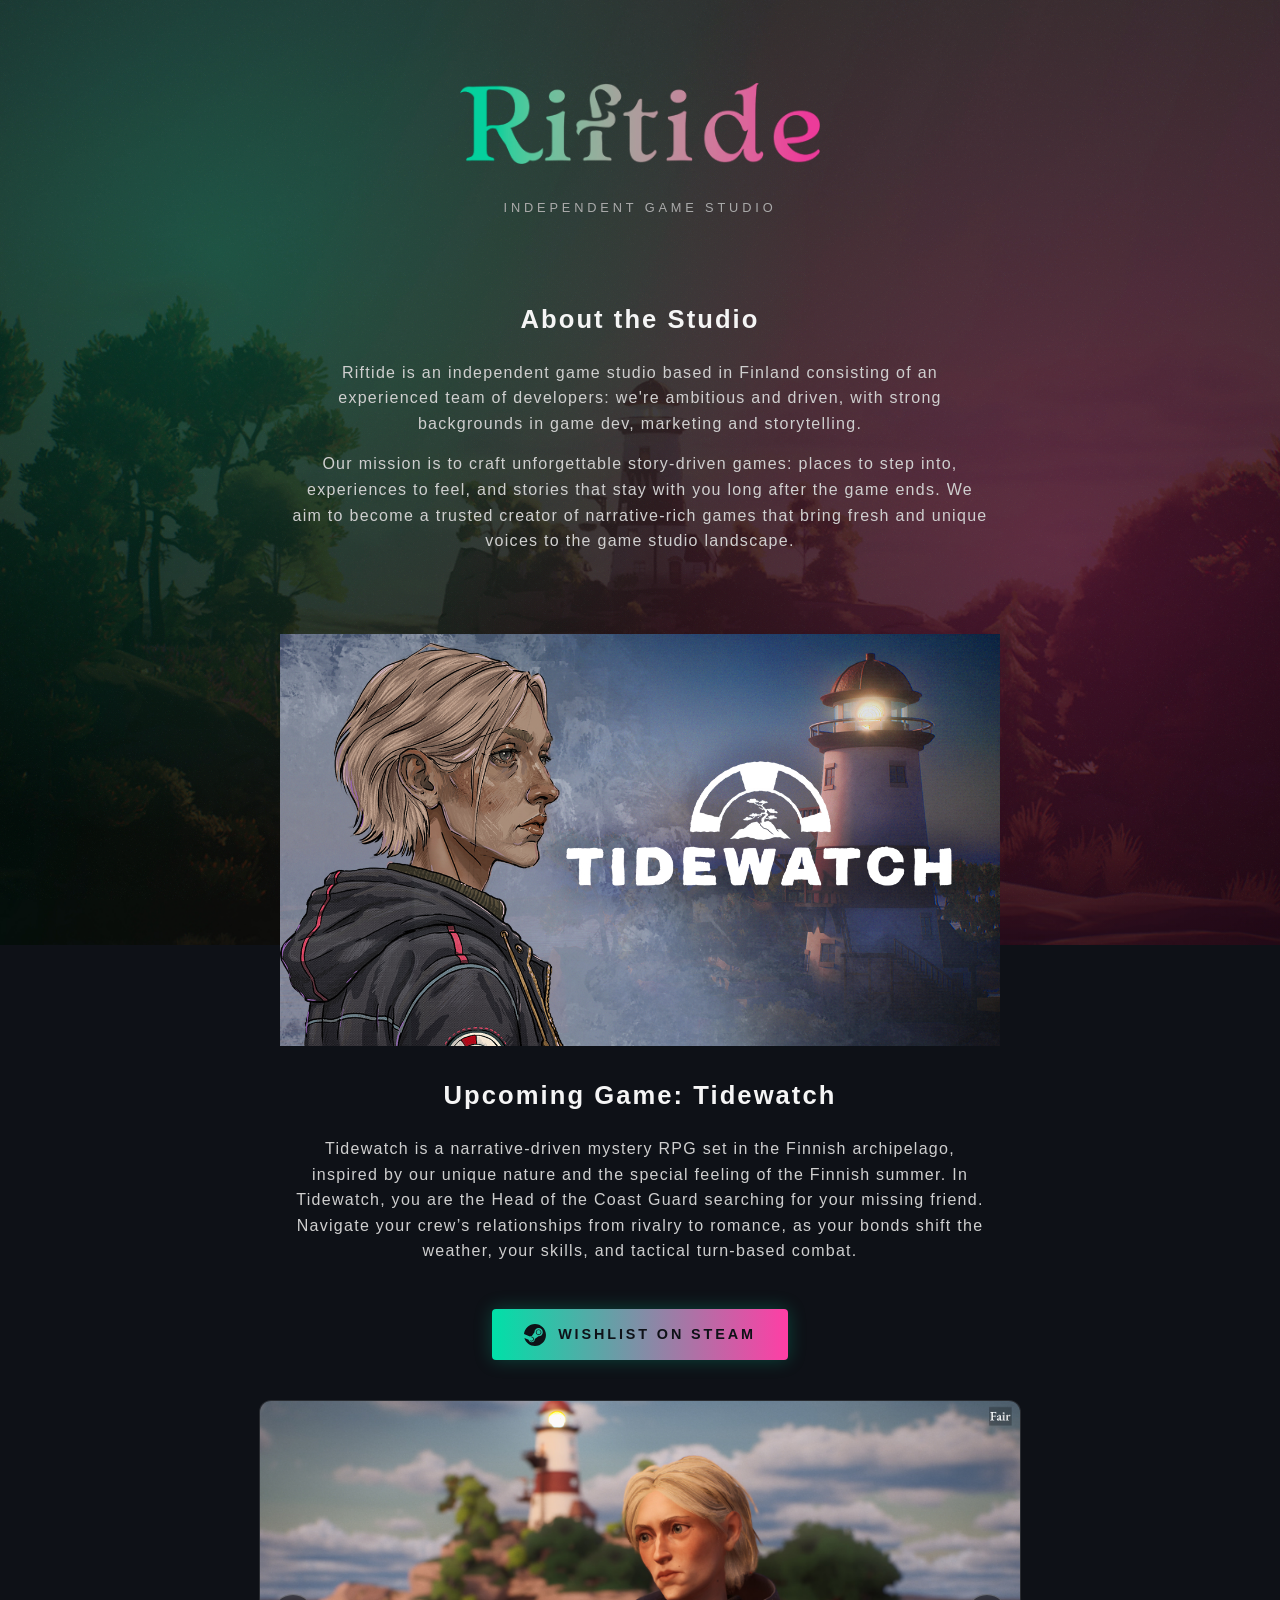
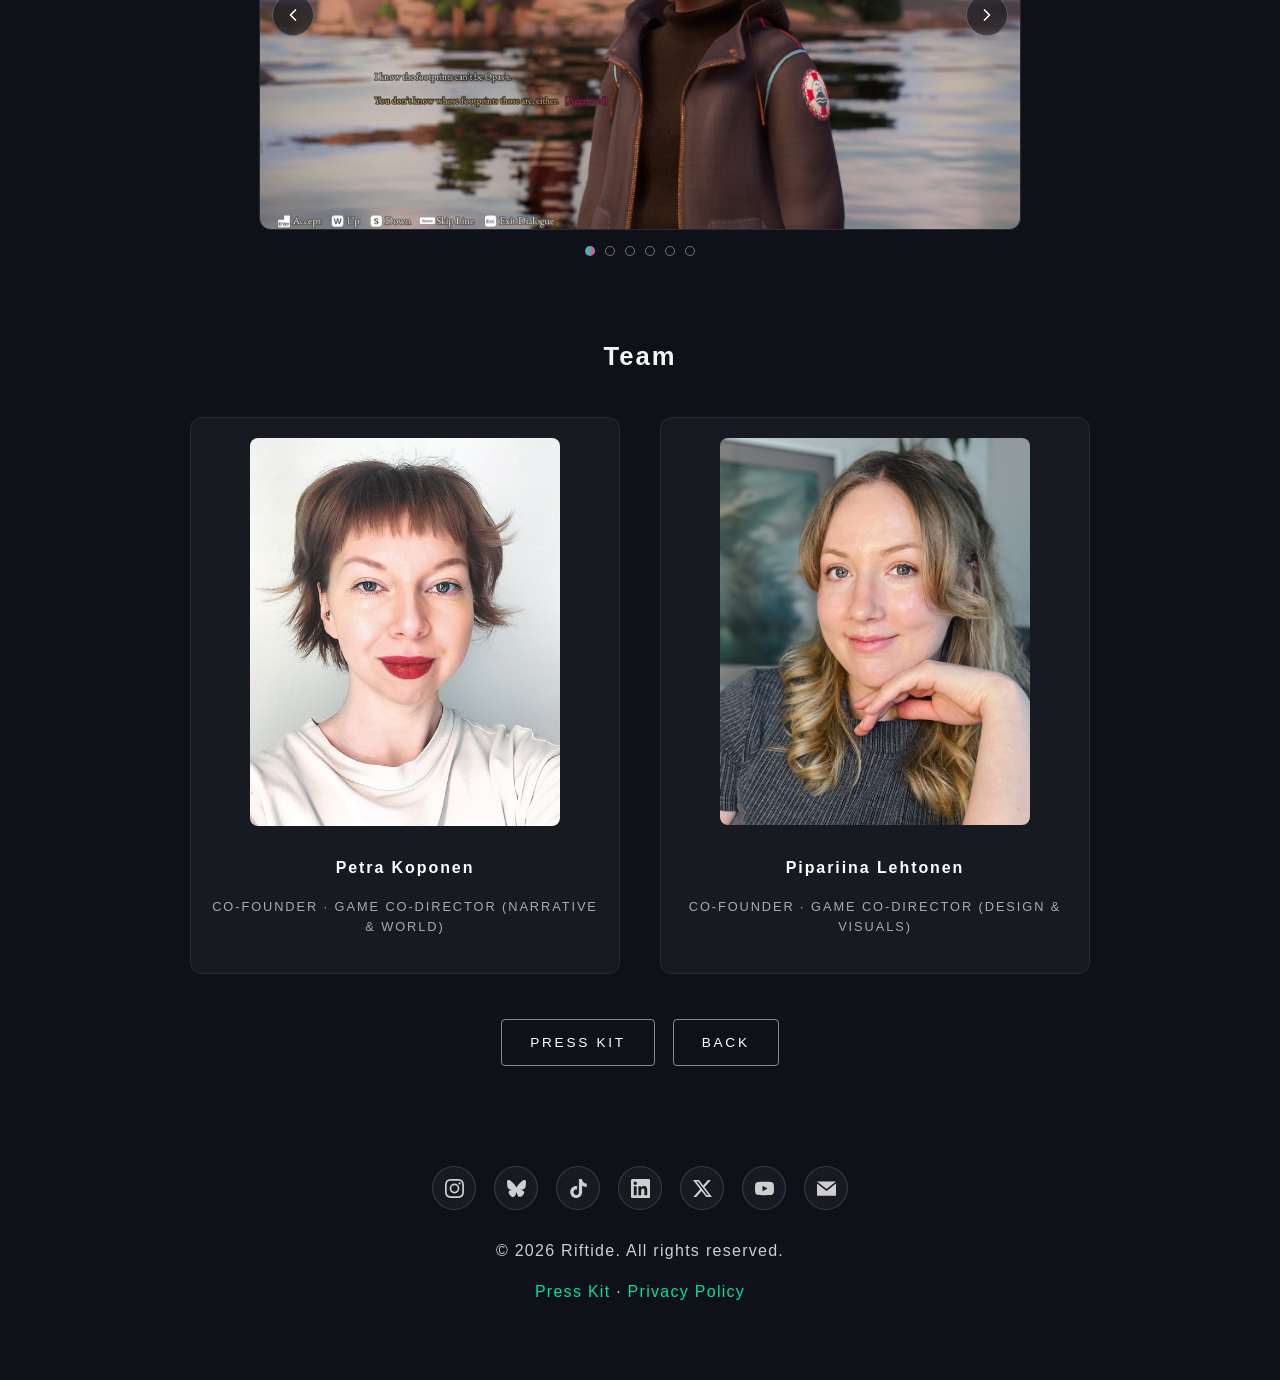
==== commit 580a4b34: "updated screenshots" ====
--- a/about.html
+++ b/about.html
@@ -67,10 +67,11 @@
 
 <div class="gallery" aria-roledescription="carousel" aria-label="Tidewatch screenshots">
 <div class="gallery-track">
-<figure class="gallery-slide"><img src="images/screenshots/tidewatch_01.avif" alt="Tidewatch screenshot: conversations with the crew with dialogue choices" loading="lazy"></figure>
+<figure class="gallery-slide"><img src="images/screenshots/tidewatch_01.avif" alt="Tidewatch screenshot: conversations with dialogue choices" loading="lazy"></figure>
 <figure class="gallery-slide"><img src="images/screenshots/tidewatch_02.avif" alt="Tidewatch screenshot: exploring the archipelago environment" loading="lazy"></figure>
 <figure class="gallery-slide"><img src="images/screenshots/tidewatch_03.avif" alt="Tidewatch screenshot: using binoculars to find things" loading="lazy"></figure>
 <figure class="gallery-slide"><img src="images/screenshots/tidewatch_04.avif" alt="Tidewatch screenshot: turn-based combat in a summer storm" loading="lazy"></figure>
+<figure class="gallery-slide"><img src="images/screenshots/tidewatch_06.avif" alt="Tidewatch screenshot: building bonds with the crew with dialogue choices" loading="lazy"></figure>
 <figure class="gallery-slide"><img src="images/screenshots/tidewatch_05.avif" alt="Tidewatch screenshot: investigating mysteries" loading="lazy"></figure>
 </div>
 <button class="gallery-btn prev" type="button" aria-label="Previous screenshot"><svg viewBox="0 0 24 24" xmlns="http://www.w3.org/2000/svg" aria-hidden="true"><path d="M15 18l-6-6 6-6" fill="none" stroke="currentColor" stroke-width="2" stroke-linecap="round" stroke-linejoin="round"/></svg></button>
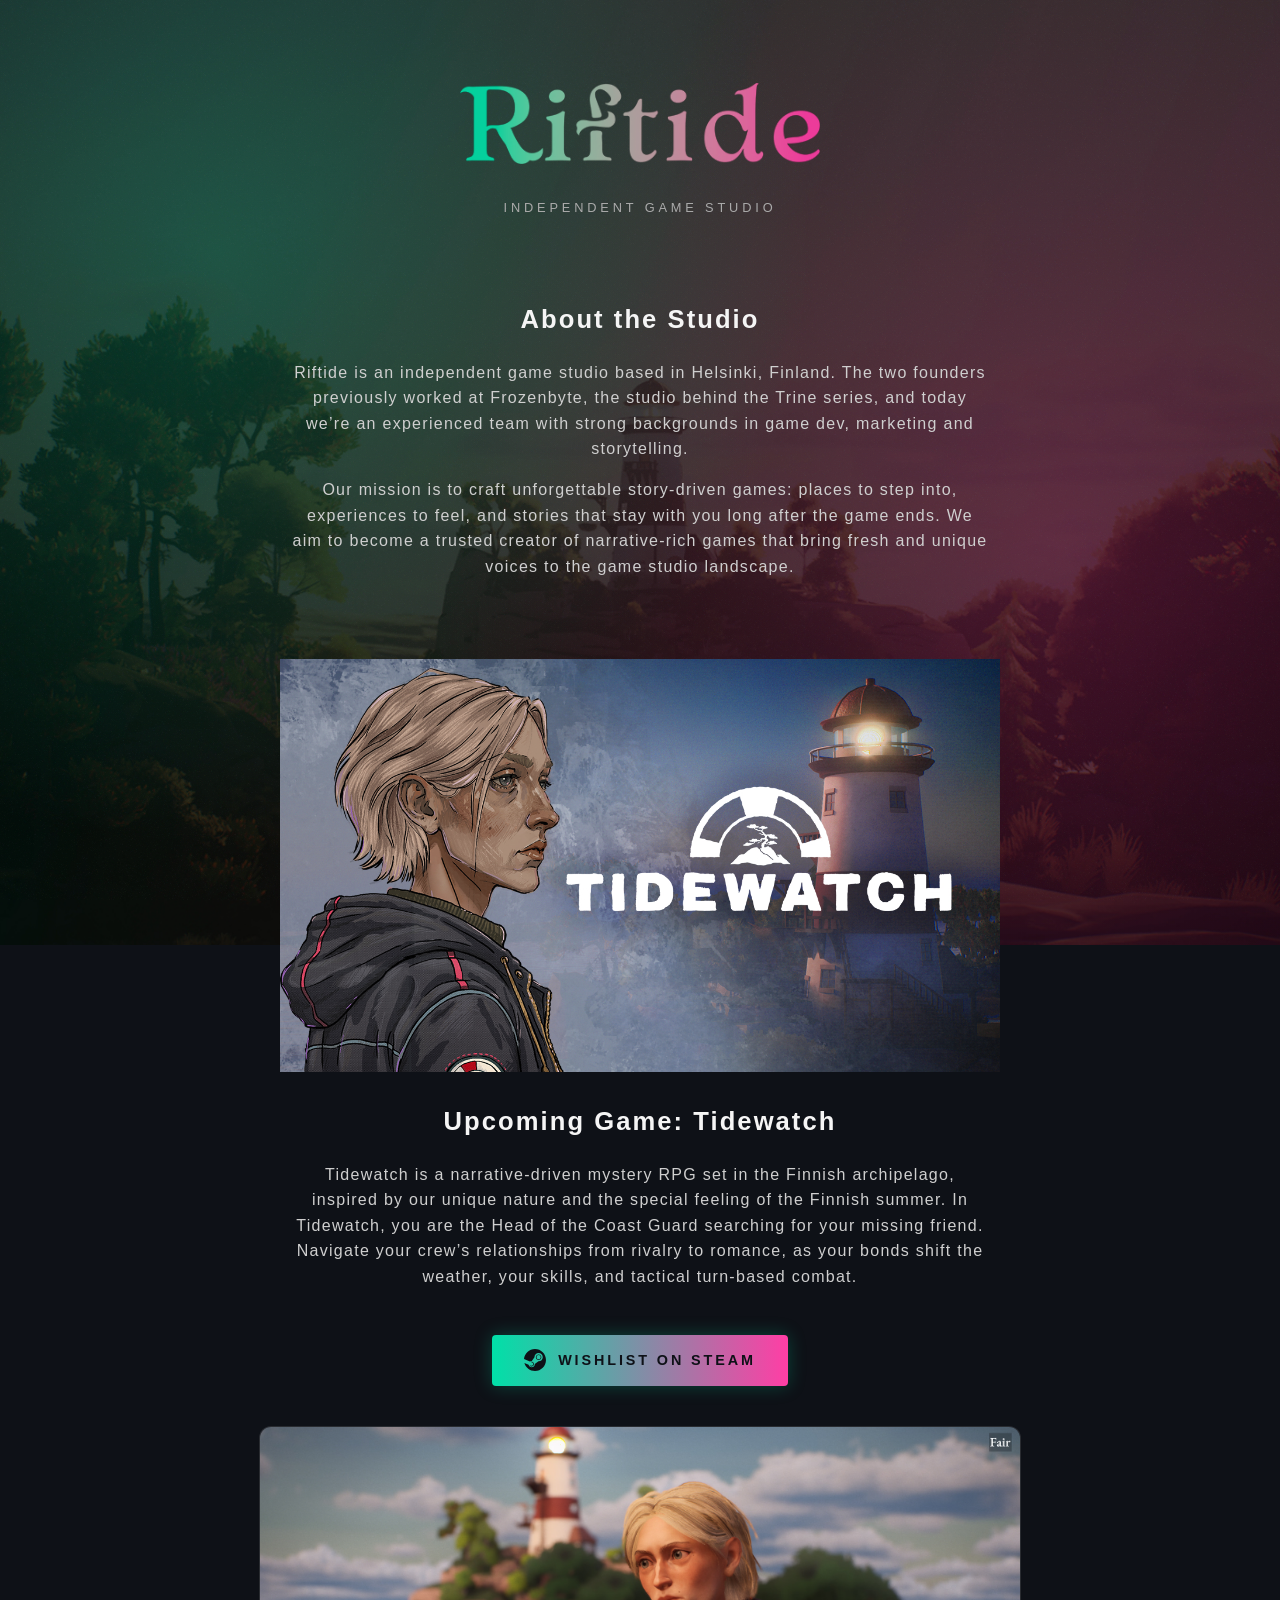
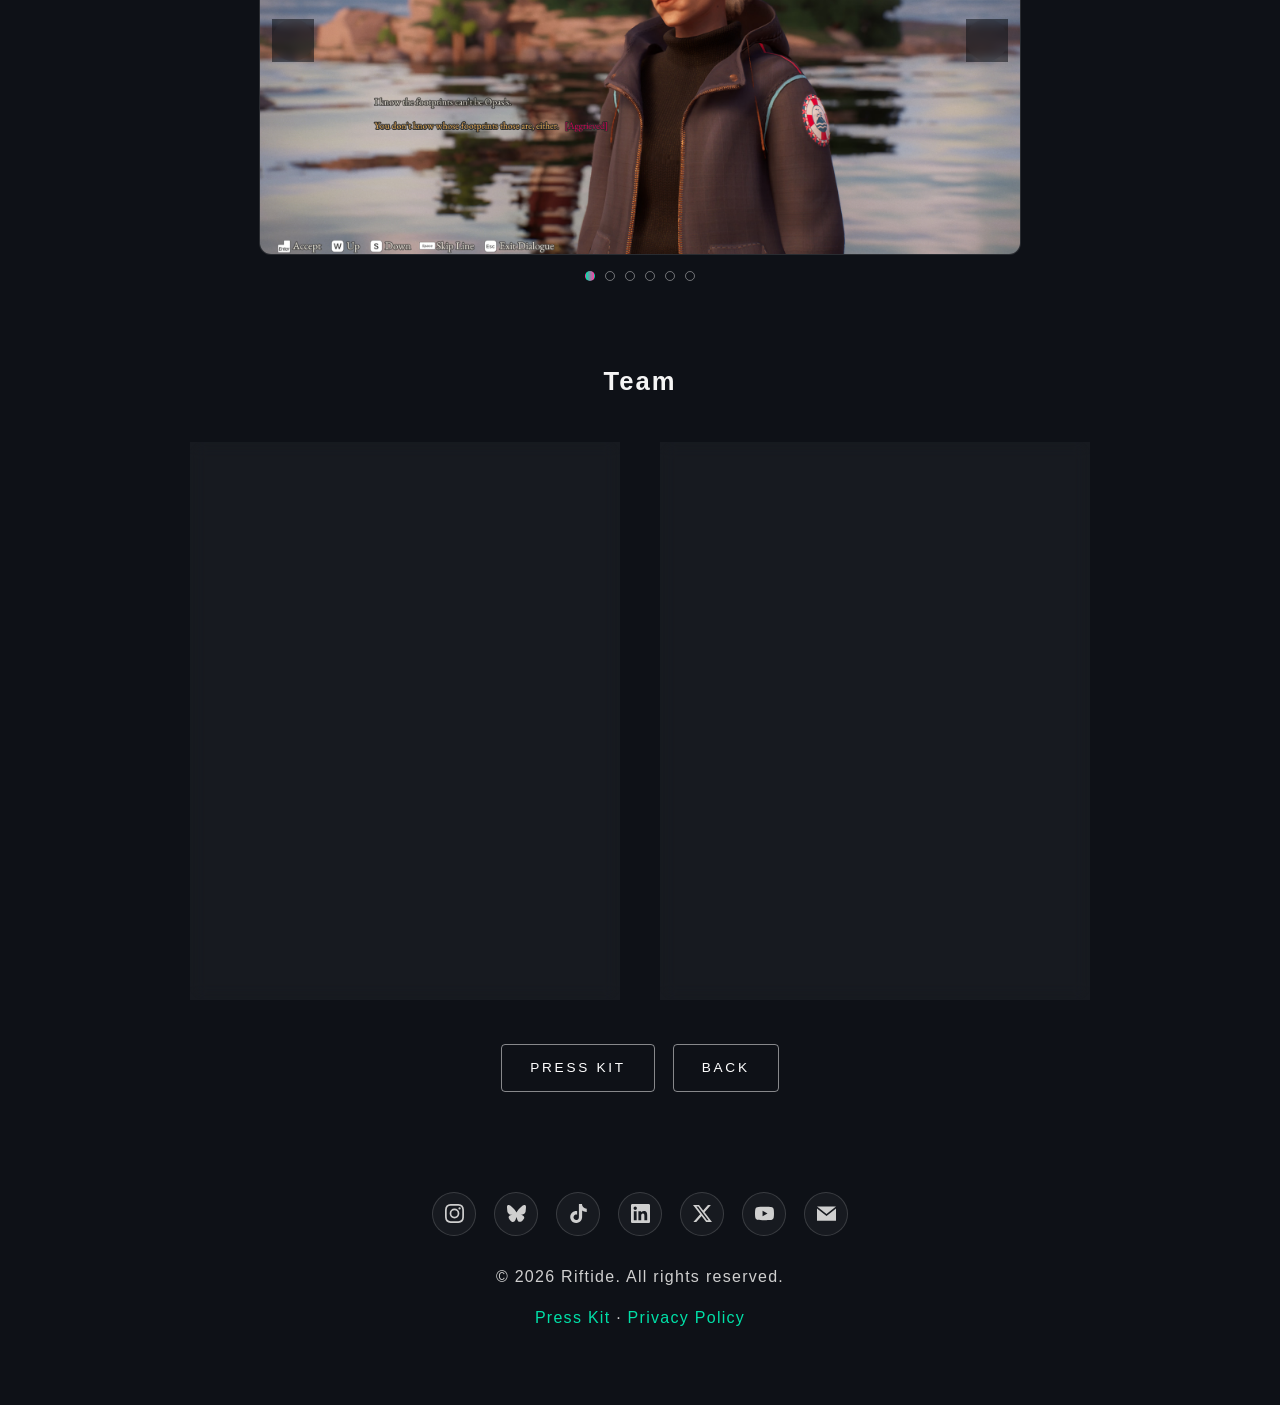
==== commit 00d5d21f: "update" ====
--- a/about.html
+++ b/about.html
@@ -38,8 +38,7 @@
 <h2>About the Studio</h2>
 
 <p>
-Riftide is an independent game studio based in Finland consisting of an experienced team of developers:
-we're ambitious and driven, with strong backgrounds in game dev, marketing and storytelling.
+Riftide is an independent game studio based in Helsinki, Finland. The two founders previously worked at Frozenbyte, the studio behind the Trine series, and today we’re an experienced team with strong backgrounds in game dev, marketing and storytelling.
 </p>
 
 <p>
@@ -69,8 +68,8 @@
 <div class="gallery-track">
 <figure class="gallery-slide"><img src="images/screenshots/tidewatch_01.avif" alt="Tidewatch screenshot: conversations with dialogue choices" loading="lazy"></figure>
 <figure class="gallery-slide"><img src="images/screenshots/tidewatch_02.avif" alt="Tidewatch screenshot: exploring the archipelago environment" loading="lazy"></figure>
-<figure class="gallery-slide"><img src="images/screenshots/tidewatch_03.avif" alt="Tidewatch screenshot: using binoculars to find things" loading="lazy"></figure>
-<figure class="gallery-slide"><img src="images/screenshots/tidewatch_04.avif" alt="Tidewatch screenshot: turn-based combat in a summer storm" loading="lazy"></figure>
+<figure class="gallery-slide"><img src="images/screenshots/tidewatch_03.avif" alt="Tidewatch screenshot: turn-based combat in a summer storm" loading="lazy"></figure>
+<figure class="gallery-slide"><img src="images/screenshots/tidewatch_04.avif" alt="Tidewatch screenshot: using binoculars to find things" loading="lazy"></figure>
 <figure class="gallery-slide"><img src="images/screenshots/tidewatch_06.avif" alt="Tidewatch screenshot: building bonds with the crew with dialogue choices" loading="lazy"></figure>
 <figure class="gallery-slide"><img src="images/screenshots/tidewatch_05.avif" alt="Tidewatch screenshot: investigating mysteries" loading="lazy"></figure>
 </div>
